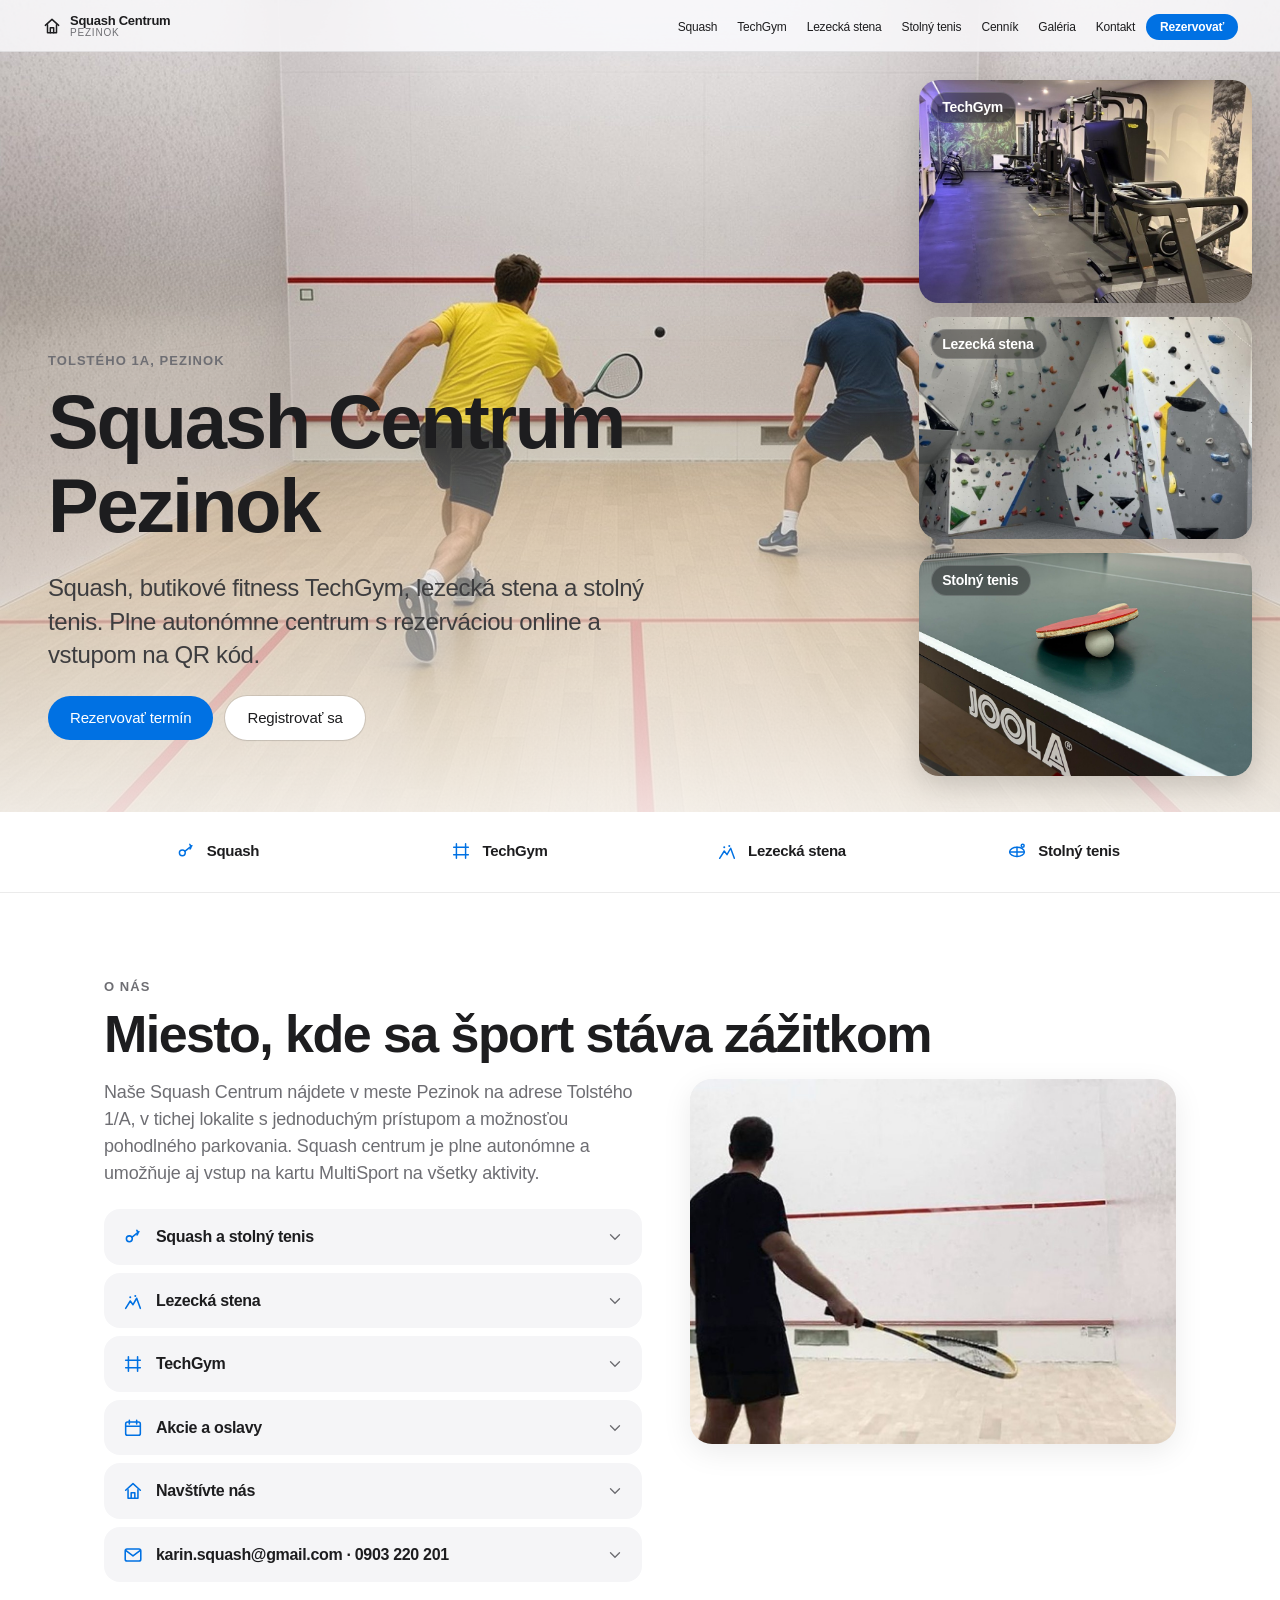
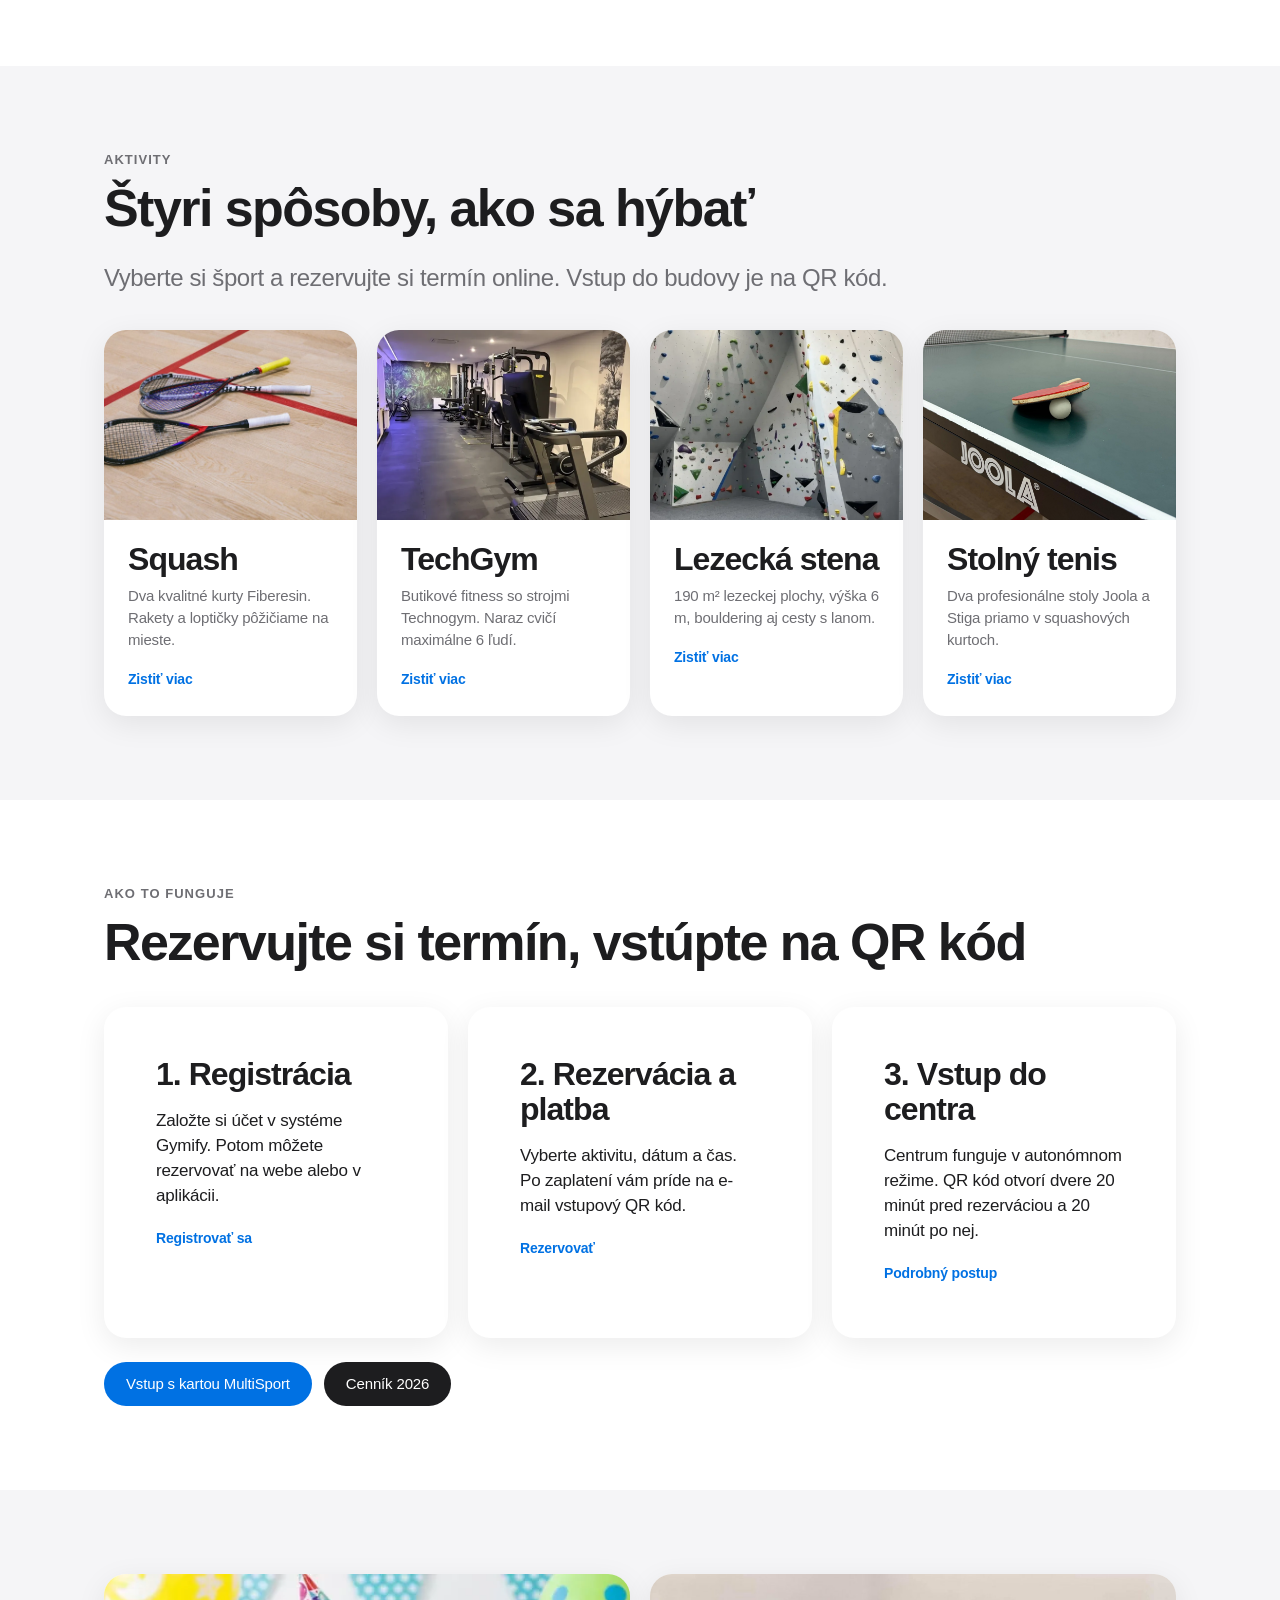
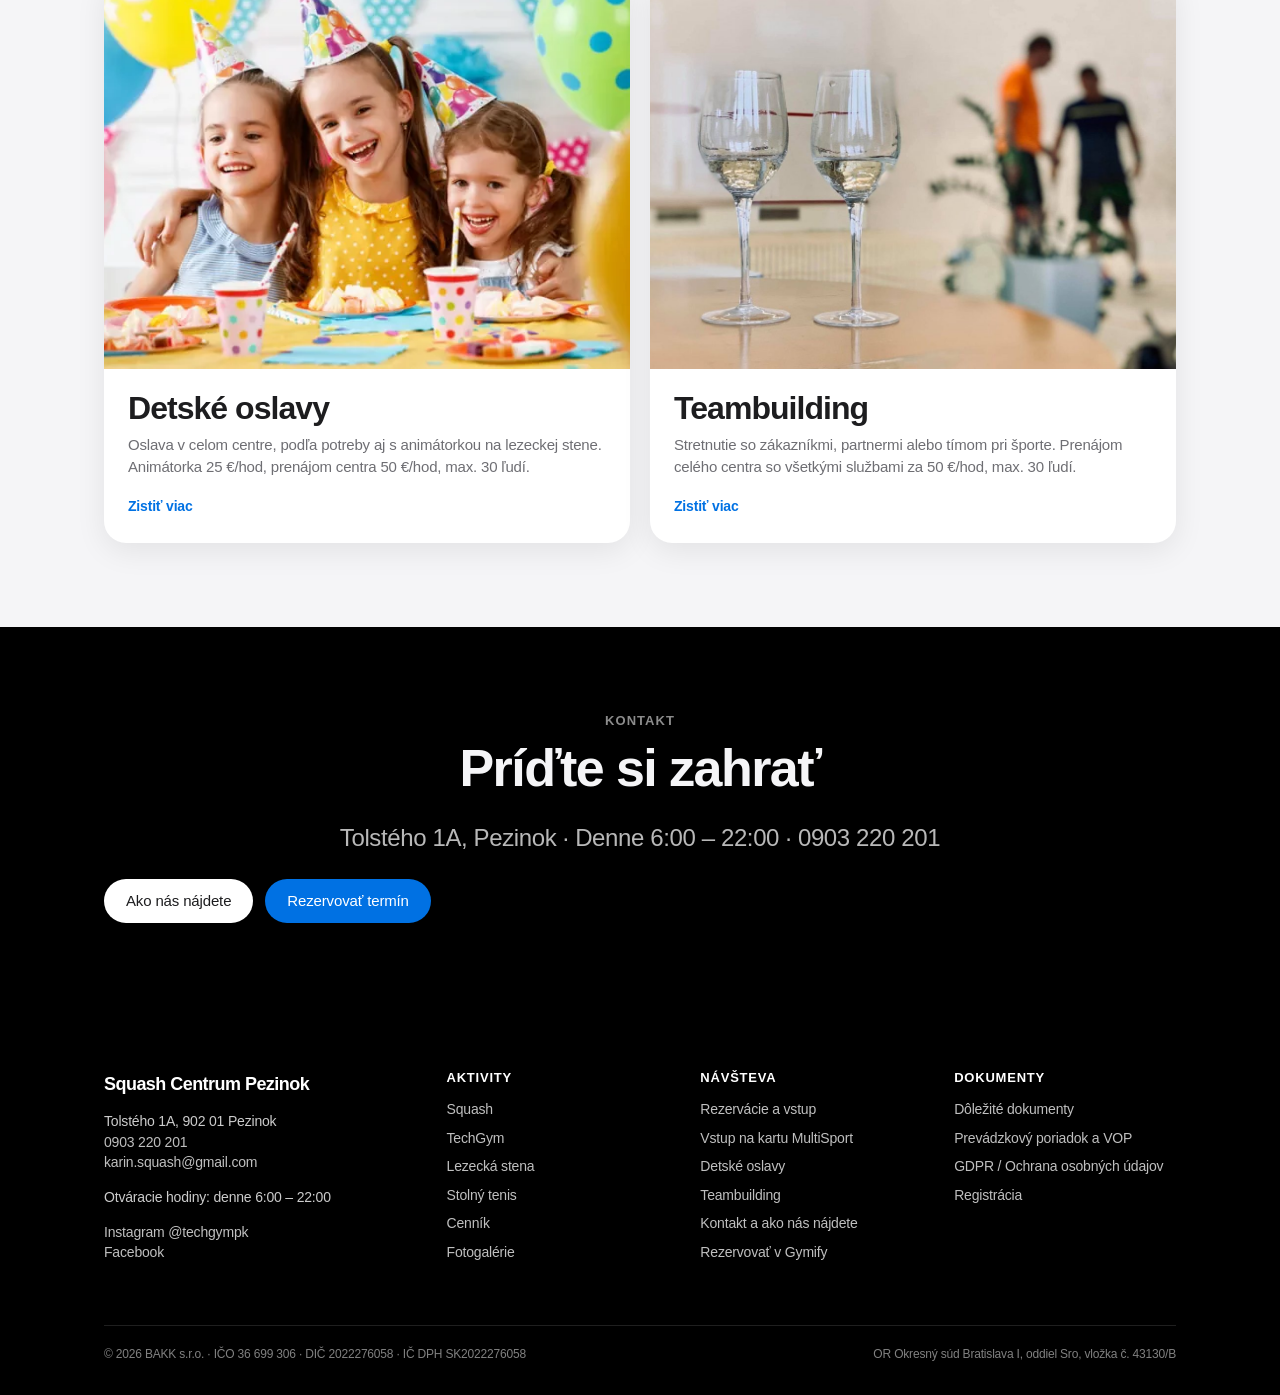
==== index.html @ 7c7b1151 "Add the approved squashpk.sk website for GitHub Pages. Static site for Squash Centrum Pezinok, publi" ====
<!DOCTYPE html>
<html lang="sk">
<head>
  <meta charset="utf-8">
  <meta name="viewport" content="width=device-width, initial-scale=1">
  <title>Squash Centrum Pezinok</title>
  <meta name="description" content="Squash, TechGym, lezecká stena a stolný tenis v Pezinku. Rezervujte si termín online, vstup je na QR kód. Tolstého 1A.">
  <meta name="theme-color" content="#f5f5f7">
  <link rel="canonical" href="https://squashpk.sk/">
  <link rel="icon" href="/favicon.ico" sizes="32x32">
  <link rel="icon" type="image/png" href="/images/icons/favicon-192.png" sizes="192x192">
  <link rel="apple-touch-icon" href="/apple-touch-icon.png">
  <meta property="og:type" content="website">
  <meta property="og:locale" content="sk_SK">
  <meta property="og:site_name" content="Squash Centrum Pezinok">
  <meta property="og:title" content="Squash Centrum Pezinok">
  <meta property="og:description" content="Squash, TechGym, lezecká stena a stolný tenis v Pezinku. Rezervujte si termín online, vstup je na QR kód. Tolstého 1A.">
  <meta property="og:url" content="https://squashpk.sk/">
  <meta property="og:image" content="https://squashpk.sk/images/og.jpg">
  <meta property="og:image:width" content="1200">
  <meta property="og:image:height" content="630">
  <meta name="twitter:card" content="summary_large_image">
  <meta name="twitter:title" content="Squash Centrum Pezinok">
  <meta name="twitter:description" content="Squash, TechGym, lezecká stena a stolný tenis v Pezinku. Rezervujte si termín online, vstup je na QR kód. Tolstého 1A.">
  <meta name="twitter:image" content="https://squashpk.sk/images/og.jpg">
  <link rel="stylesheet" href="/css/style.css">
</head>
<body>
<a class="skip-link" href="#obsah">Preskočiť na obsah</a>
<header class="site-header">
  <div class="nav-wrap">
    <a class="brand" href="/" aria-label="Squash Centrum Pezinok – úvod">
      <svg class="brand-mark" viewBox="0 0 24 24" fill="none" stroke="currentColor" stroke-width="1.8" stroke-linecap="round" stroke-linejoin="round" aria-hidden="true">
        <path d="M4 11.2 12 4l8 7.2"/>
        <path d="M6.6 10.6V20h10.8V10.6"/>
        <path d="M10 20v-6h4v6"/>
      </svg>
      <span class="brand-text">
        <span class="brand-name">Squash Centrum</span>
        <span class="brand-sub">Pezinok</span>
      </span>
    </a>
    <button class="nav-toggle" type="button" aria-expanded="false" aria-controls="menu" aria-label="Otvoriť menu">
      <svg viewBox="0 0 24 24" fill="none" stroke="currentColor" stroke-width="1.8" aria-hidden="true"><path d="M4 7h16M4 12h16M4 17h16"/></svg>
    </button>
    <ul class="nav-links" id="menu">
      <li><a href="/squash/">Squash</a></li>
      <li><a href="/techgym/">TechGym</a></li>
      <li><a href="/lezecka-stena/">Lezecká stena</a></li>
      <li><a href="/stolny-tenis/">Stolný tenis</a></li>
      <li><a href="/cennik/">Cenník</a></li>
      <li><a href="/galeria/">Galéria</a></li>
      <li><a href="/kontakt/">Kontakt</a></li>
      <li><a class="btn-nav" href="https://gymify.sk/gym/squash-centrum/booking?hideDefaultHeader=0&preferredType=0" target="_blank" rel="noopener">Rezervovať</a></li>
    </ul>
  </div>
</header>
<main id="obsah">

<section class="hero hero-modern hero-light" data-hero>
  <div class="hero-media" aria-hidden="true">
    <picture>
      <source media="(max-width: 860px)" srcset="/images/new/home-hero-hraci.jpg">
      <img src="/images/new/home-hero-hraci.jpg" alt="Hráči na squashovom kurte v Squash Centre Pezinok" width="2048" height="1536" decoding="async" fetchpriority="high">
    </picture>
  </div>
  <div class="hero-sport-float" aria-hidden="true">
    <a href="/techgym/">
      <img src="/images/sports/techgym-05.jpg" alt="" width="900" height="1200" loading="eager" decoding="async">
      <span>TechGym</span>
    </a>
    <a href="/lezecka-stena/">
      <img src="/images/sports/lezecka-01.jpg" alt="" width="900" height="1200" loading="eager" decoding="async">
      <span>Lezecká stena</span>
    </a>
    <a href="/stolny-tenis/">
      <img src="/images/new/stolny-joola-logo.jpg" alt="" width="2000" height="1500" loading="eager" decoding="async">
      <span>Stolný tenis</span>
    </a>
  </div>
  <div class="hero-content">
    <p class="eyebrow">Tolstého 1A, Pezinok</p>
    <h1>Squash Centrum Pezinok</h1>
    <p class="lead">Squash, butikové fitness TechGym, lezecká stena a stolný tenis. Plne autonómne centrum s rezerváciou online a vstupom na QR kód.</p>
    <div class="cta-row">
<a class="btn btn-primary" href="https://gymify.sk/gym/squash-centrum/booking?hideDefaultHeader=0&preferredType=0&reservable=135" target="_blank" rel="noopener">Rezervovať termín</a>
<a class="btn btn-light" href="https://client.gymify.app/sk?activeTab=register&gymUuid=ca8c86b3-9357-4e39-b32e-3185f0a0b3aa&gymName=Squash" target="_blank" rel="noopener">Registrovať sa</a>
</div>
  </div>
</section>
<section class="activity-chips" aria-label="Aktivity v centre">
  <div class="wrap chips-row">
    <a class="activity-chip" href="/squash/">
      <span class="chip-photo"><img src="/images/sports/squash-court-wide.jpg" alt="" width="1200" height="800" loading="lazy" decoding="async"></span>
      <svg viewBox="0 0 24 24" fill="none" stroke="currentColor" stroke-width="1.6" stroke-linecap="round" aria-hidden="true"><circle cx="8" cy="14" r="3.2"/><path d="M11 12.2 18.5 6.2"/><path d="M16.2 4.8c1.4 1.5 1.5 3.6.2 5"/></svg>
      <span>Squash</span>
    </a>
    <a class="activity-chip" href="/techgym/">
      <span class="chip-photo"><img src="/images/sports/techgym-05.jpg" alt="" width="900" height="1200" loading="lazy" decoding="async"></span>
      <svg viewBox="0 0 24 24" fill="none" stroke="currentColor" stroke-width="1.6" stroke-linecap="round" aria-hidden="true"><path d="M7 4v16M17 4v16M7 8h10M7 16h10M4 8h3M4 16h3M17 8h3M17 16h3"/></svg>
      <span>TechGym</span>
    </a>
    <a class="activity-chip" href="/lezecka-stena/">
      <span class="chip-photo"><img src="/images/sports/lezecka-01.jpg" alt="" width="900" height="1200" loading="lazy" decoding="async"></span>
      <svg viewBox="0 0 24 24" fill="none" stroke="currentColor" stroke-width="1.6" stroke-linecap="round" stroke-linejoin="round" aria-hidden="true"><path d="m4 20 5-8 3 4 4-7 4 11"/><circle cx="9" cy="8" r="1.1" fill="currentColor" stroke="none"/><circle cx="14.5" cy="6.5" r="1.1" fill="currentColor" stroke="none"/></svg>
      <span>Lezecká stena</span>
    </a>
    <a class="activity-chip" href="/stolny-tenis/">
      <span class="chip-photo"><img src="/images/new/stolny-joola-logo.jpg" alt="" width="2000" height="1500" loading="lazy" decoding="async"></span>
      <svg viewBox="0 0 24 24" fill="none" stroke="currentColor" stroke-width="1.6" stroke-linecap="round" aria-hidden="true"><ellipse cx="12" cy="13" rx="8" ry="5"/><path d="M12 8v10M4 13h16"/><circle cx="18.2" cy="6.2" r="1.6"/></svg>
      <span>Stolný tenis</span>
    </a>
  </div>
</section>

<section class="section section-white" id="o-nas">
  <div class="wrap">
    <p class="eyebrow">O nás</p>
    <h2>Miesto, kde sa šport stáva zážitkom</h2>
    <div class="split about-split">
      <div class="about-interactive">
        <p>Naše Squash Centrum nájdete v meste Pezinok na adrese Tolstého 1/A, v tichej lokalite s jednoduchým prístupom a možnosťou pohodlného parkovania. Squash centrum je plne autonómne a umožňuje aj vstup na kartu MultiSport na všetky aktivity.</p>
        <div class="about-accordion">
          <div class="about-acc" data-acc>
            <button type="button" class="about-acc-btn" aria-expanded="false" aria-controls="acc-squash" id="acc-btn-squash">
              <svg viewBox="0 0 24 24" fill="none" stroke="currentColor" stroke-width="1.7" stroke-linecap="round" aria-hidden="true"><circle cx="8" cy="14" r="3.2"/><path d="M11 12.2 18.5 6.2"/><path d="M16.2 4.8c1.4 1.5 1.5 3.6.2 5"/></svg>
              <span class="about-acc-title">Squash a stolný tenis</span>
              <svg class="about-acc-chevron" viewBox="0 0 24 24" fill="none" stroke="currentColor" stroke-width="1.8" stroke-linecap="round" aria-hidden="true"><path d="m6 9 6 6 6-6"/></svg>
            </button>
            <div class="about-acc-panel" id="acc-squash" role="region" aria-labelledby="acc-btn-squash">
              <div class="about-acc-inner">
                <p>Pre priaznivcov rýchleho a dynamického športu máme k dispozícii kvalitne vybavené <a href="/squash/">squashové kurty</a>. Ak nemáte vlastnú výbavu, squashovú raketu si môžete jednoducho požičať priamo u nás. Ponúkame aj <a href="/stolny-tenis/">stolný tenis</a> na dvoch profesionálnych stoloch Joola a Stiga, ktoré spĺňajú nároky aj náročnejších hráčov.</p>
              </div>
            </div>
          </div>

          <div class="about-acc" data-acc>
            <button type="button" class="about-acc-btn" aria-expanded="false" aria-controls="acc-lezecka" id="acc-btn-lezecka">
              <svg viewBox="0 0 24 24" fill="none" stroke="currentColor" stroke-width="1.7" stroke-linecap="round" stroke-linejoin="round" aria-hidden="true"><path d="m4 20 5-8 3 4 4-7 4 11"/><circle cx="9" cy="8" r="1.1" fill="currentColor" stroke="none"/><circle cx="14.5" cy="6.5" r="1.1" fill="currentColor" stroke="none"/></svg>
              <span class="about-acc-title">Lezecká stena</span>
              <svg class="about-acc-chevron" viewBox="0 0 24 24" fill="none" stroke="currentColor" stroke-width="1.8" stroke-linecap="round" aria-hidden="true"><path d="m6 9 6 6 6-6"/></svg>
            </button>
            <div class="about-acc-panel" id="acc-lezecka" role="region" aria-labelledby="acc-btn-lezecka">
              <div class="about-acc-inner">
                <p>Pre tých, ktorí obľubujú lezenie, máme pripravenú priestrannú a modernú <a href="/lezecka-stena/">lezeckú stenu</a> s rozlohou až 190 m². Steny sú vhodné na bouldering aj na lezenie s lanom, takže si u nás prídu na svoje začiatočníci aj skúsení lezci.</p>
              </div>
            </div>
          </div>

          <div class="about-acc" data-acc>
            <button type="button" class="about-acc-btn" aria-expanded="false" aria-controls="acc-techgym" id="acc-btn-techgym">
              <svg viewBox="0 0 24 24" fill="none" stroke="currentColor" stroke-width="1.7" stroke-linecap="round" aria-hidden="true"><path d="M7 4v16M17 4v16M7 8h10M7 16h10M4 8h3M4 16h3M17 8h3M17 16h3"/></svg>
              <span class="about-acc-title">TechGym</span>
              <svg class="about-acc-chevron" viewBox="0 0 24 24" fill="none" stroke="currentColor" stroke-width="1.8" stroke-linecap="round" aria-hidden="true"><path d="m6 9 6 6 6-6"/></svg>
            </button>
            <div class="about-acc-panel" id="acc-techgym" role="region" aria-labelledby="acc-btn-techgym">
              <div class="about-acc-inner">
                <p>Naša posilňovňa <a href="/techgym/">TechGym</a> je butikové fitness centrum vybavené strojmi Technogym. Namiesto desiatok návštevníkov naraz ponúkame limitovaný počet miest. Vďaka rezervačnému systému cvičí naraz maximálne 6 ľudí.</p>
              </div>
            </div>
          </div>

          <div class="about-acc" data-acc>
            <button type="button" class="about-acc-btn" aria-expanded="false" aria-controls="acc-akcie" id="acc-btn-akcie">
              <svg viewBox="0 0 24 24" fill="none" stroke="currentColor" stroke-width="1.7" stroke-linecap="round" stroke-linejoin="round" aria-hidden="true"><rect x="4" y="5.5" width="16" height="14.5" rx="2"/><path d="M8 3.5v4M16 3.5v4M4 10h16"/></svg>
              <span class="about-acc-title">Akcie a oslavy</span>
              <svg class="about-acc-chevron" viewBox="0 0 24 24" fill="none" stroke="currentColor" stroke-width="1.8" stroke-linecap="round" aria-hidden="true"><path d="m6 9 6 6 6-6"/></svg>
            </button>
            <div class="about-acc-panel" id="acc-akcie" role="region" aria-labelledby="acc-btn-akcie">
              <div class="about-acc-inner">
                <p>Naše Squash centrum je navyše ideálnym miestom na organizáciu rôznych podujatí – či už ide o športové firemné akcie, <a href="/teambuilding/">teambuildingy</a>, rodinné stretnutia alebo veselé <a href="/oslavy/">detské oslavy</a>.</p>
              </div>
            </div>
          </div>

          <div class="about-acc" data-acc>
            <button type="button" class="about-acc-btn" aria-expanded="false" aria-controls="acc-navstivte" id="acc-btn-navstivte">
              <svg viewBox="0 0 24 24" fill="none" stroke="currentColor" stroke-width="1.7" stroke-linecap="round" stroke-linejoin="round" aria-hidden="true"><path d="M4 11.2 12 4l8 7.2"/><path d="M6.6 10.6V20h10.8V10.6"/><path d="M10 20v-6h4v6"/></svg>
              <span class="about-acc-title">Navštívte nás</span>
              <svg class="about-acc-chevron" viewBox="0 0 24 24" fill="none" stroke="currentColor" stroke-width="1.8" stroke-linecap="round" aria-hidden="true"><path d="m6 9 6 6 6-6"/></svg>
            </button>
            <div class="about-acc-panel" id="acc-navstivte" role="region" aria-labelledby="acc-btn-navstivte">
              <div class="about-acc-inner">
                <p>Navštívte nás a objavte miesto, kde sa šport stáva zážitkom. Spojte pohyb, zábavu a príjemnú atmosféru na jednom mieste. Tešíme sa na vašu návštevu!</p>
              </div>
            </div>
          </div>

          <div class="about-acc" data-acc>
            <button type="button" class="about-acc-btn" aria-expanded="false" aria-controls="acc-kontakt" id="acc-btn-kontakt">
              <svg viewBox="0 0 24 24" fill="none" stroke="currentColor" stroke-width="1.7" stroke-linecap="round" stroke-linejoin="round" aria-hidden="true"><rect x="3.5" y="5.5" width="17" height="13" rx="2"/><path d="m4 7 8 6 8-6"/></svg>
              <span class="about-acc-title">karin.squash@gmail.com · 0903 220 201</span>
              <svg class="about-acc-chevron" viewBox="0 0 24 24" fill="none" stroke="currentColor" stroke-width="1.8" stroke-linecap="round" aria-hidden="true"><path d="m6 9 6 6 6-6"/></svg>
            </button>
            <div class="about-acc-panel" id="acc-kontakt" role="region" aria-labelledby="acc-btn-kontakt">
              <div class="about-acc-inner">
                <p>Pre viac informácií nám napíšte na <a href="mailto:karin.squash@gmail.com">karin.squash@gmail.com</a> alebo zavolajte na <a href="tel:+421903220201">0903 220 201</a>.</p>
              </div>
            </div>
          </div>

        </div>
      </div>
      <div class="split-media">
        <img src="/images/new/hero-court-bright-desktop.jpg" alt="Hráč na squashovom kurte v Pezinku" width="1350" height="759" loading="lazy" decoding="async">
      </div>
    </div>
  </div>
</section>

<section class="section section-gray" id="aktivity">
  <div class="wrap">
    <p class="eyebrow">Aktivity</p>
    <h2>Štyri spôsoby, ako sa hýbať</h2>
    <p class="lead">Vyberte si šport a rezervujte si termín online. Vstup do budovy je na QR kód.</p>
    <div class="card-grid card-grid-4 mt-l">
      <a class="sport-card" href="/squash/">
        <div class="thumb"><img src="/images/sports/squash-court-wide.jpg" alt="Squashové rakety na kurte v Pezinku" width="1200" height="800" loading="lazy" decoding="async"></div>
        <div class="body">
          <h3>Squash</h3>
          <p>Dva kvalitné kurty Fiberesin. Rakety a loptičky pôžičiame na mieste.</p>
          <span class="card-cta">Zistiť viac</span>
        </div>
      </a>
      <a class="sport-card" href="/techgym/">
        <div class="thumb"><picture>
  <source type="image/webp" srcset="/images/sports/techgym-05.webp">
  <source type="image/jpeg" srcset="/images/sports/techgym-05.jpg">
  <img src="/images/sports/techgym-05.jpg" alt="Priestor butikového fitness centra TechGym" width="900" height="1200" loading="lazy" decoding="async">
</picture></div>
        <div class="body">
          <h3>TechGym</h3>
          <p>Butikové fitness so strojmi Technogym. Naraz cvičí maximálne 6 ľudí.</p>
          <span class="card-cta">Zistiť viac</span>
        </div>
      </a>
      <a class="sport-card" href="/lezecka-stena/">
        <div class="thumb"><picture>
  <source type="image/webp" srcset="/images/sports/lezecka-01.webp">
  <source type="image/jpeg" srcset="/images/sports/lezecka-01.jpg">
  <img src="/images/sports/lezecka-01.jpg" alt="Lezecká stena Squash Centra Pezinok" width="900" height="1200" loading="lazy" decoding="async">
</picture></div>
        <div class="body">
          <h3>Lezecká stena</h3>
          <p>190 m² lezeckej plochy, výška 6 m, bouldering aj cesty s lanom.</p>
          <span class="card-cta">Zistiť viac</span>
        </div>
      </a>
      <a class="sport-card" href="/stolny-tenis/">
        <div class="thumb"><img src="/images/new/stolny-joola-logo.jpg" alt="Raketa a loptička na stole stolného tenisu" width="2000" height="1500" loading="lazy" decoding="async"></div>
        <div class="body">
          <h3>Stolný tenis</h3>
          <p>Dva profesionálne stoly Joola a Stiga priamo v squashových kurtoch.</p>
          <span class="card-cta">Zistiť viac</span>
        </div>
      </a>
    </div>
  </div>
</section>

<section class="section section-white">
  <div class="wrap">
    <p class="eyebrow">Ako to funguje</p>
    <h2>Rezervujte si termín, vstúpte na QR kód</h2>
    <div class="card-grid card-grid-3 mt-l">
      <div class="info-card">
        <div class="body">
          <h3>1. Registrácia</h3>
          <p>Založte si účet v systéme Gymify. Potom môžete rezervovať na webe alebo v aplikácii.</p>
          <a class="card-cta" href="https://client.gymify.app/sk?activeTab=register&gymUuid=ca8c86b3-9357-4e39-b32e-3185f0a0b3aa&gymName=Squash" target="_blank" rel="noopener">Registrovať sa</a>
        </div>
      </div>
      <div class="info-card">
        <div class="body">
          <h3>2. Rezervácia a platba</h3>
          <p>Vyberte aktivitu, dátum a čas. Po zaplatení vám príde na e-mail vstupový QR kód.</p>
          <a class="card-cta" href="https://gymify.sk/gym/squash-centrum/booking?hideDefaultHeader=0&preferredType=0" target="_blank" rel="noopener">Rezervovať</a>
        </div>
      </div>
      <div class="info-card">
        <div class="body">
          <h3>3. Vstup do centra</h3>
          <p>Centrum funguje v autonómnom režime. QR kód otvorí dvere 20 minút pred rezerváciou a 20 minút po nej.</p>
          <a class="card-cta" href="/rezervacie/">Podrobný postup</a>
        </div>
      </div>
    </div>
    <div class="cta-row">
      <a class="btn btn-primary" href="https://gymify.sk/gym/squash-centrum/booking?hideDefaultHeader=0&preferredType=0&reservable=184" target="_blank" rel="noopener">Vstup s kartou MultiSport</a>
      <a class="btn btn-dark" href="/cennik/">Cenník 2026</a>
    </div>
  </div>
</section>

<section class="section section-gray">
  <div class="wrap">
    <div class="card-grid">
      <a class="sport-card" href="/oslavy/">
        <div class="thumb"><picture>
  <source type="image/webp" srcset="/images/sports/oslavy-01.webp">
  <source type="image/jpeg" srcset="/images/sports/oslavy-01.jpg">
  <img src="/images/sports/oslavy-01.jpg" alt="Priestory Squash Centra vhodné na detskú oslavu" width="800" height="450" loading="lazy" decoding="async">
</picture></div>
        <div class="body">
          <h3>Detské oslavy</h3>
          <p>Oslava v celom centre, podľa potreby aj s animátorkou na lezeckej stene. Animátorka 25&nbsp;€/hod, prenájom centra 50&nbsp;€/hod, max. 30 ľudí.</p>
          <span class="card-cta">Zistiť viac</span>
        </div>
      </a>
      <a class="sport-card" href="/teambuilding/">
        <div class="thumb"><img src="/images/new/onas-standin-lounge.jpg" alt="Lounge a pohľad na kurty" width="1200" height="799" loading="lazy" decoding="async"></div>
        <div class="body">
          <h3>Teambuilding</h3>
          <p>Stretnutie so zákazníkmi, partnermi alebo tímom pri športe. Prenájom celého centra so všetkými službami za 50&nbsp;€/hod, max. 30 ľudí.</p>
          <span class="card-cta">Zistiť viac</span>
        </div>
      </a>
    </div>
  </div>
</section>

<section class="section section-dark">
  <div class="wrap center">
    <p class="eyebrow">Kontakt</p>
    <h2>Príďte si zahrať</h2>
    <p class="lead">Tolstého 1A, Pezinok · Denne 6:00 – 22:00 · 0903 220 201</p>
    <div class="cta-row">
<a class="btn btn-light" href="/kontakt/">Ako nás nájdete</a>
<a class="btn btn-primary" href="https://gymify.sk/gym/squash-centrum/booking?hideDefaultHeader=0&preferredType=0&reservable=135" target="_blank" rel="noopener">Rezervovať termín</a>
</div>
  </div>
</section>

</main>
<footer class="site-footer">
  <div class="wrap">
    <div class="footer-grid">
      <div>
        <div class="footer-brand">Squash Centrum Pezinok</div>
        <p>Tolstého 1A, 902 01 Pezinok<br>
        <a href="tel:+421903220201">0903 220 201</a><br>
        <a href="mailto:karin.squash@gmail.com">karin.squash@gmail.com</a></p>
        <p>Otváracie hodiny: denne 6:00 – 22:00</p>
        <p>
          <a href="https://www.instagram.com/techgympk/" rel="noopener" target="_blank">Instagram @techgympk</a><br>
          <a href="https://www.facebook.com/profile.php?id=100054281301582" rel="noopener" target="_blank">Facebook</a>
        </p>
      </div>
      <div>
        <h4>Aktivity</h4>
        <ul>
          <li><a href="/squash/">Squash</a></li>
          <li><a href="/techgym/">TechGym</a></li>
          <li><a href="/lezecka-stena/">Lezecká stena</a></li>
          <li><a href="/stolny-tenis/">Stolný tenis</a></li>
          <li><a href="/cennik/">Cenník</a></li>
          <li><a href="/galeria/">Fotogalérie</a></li>
        </ul>
      </div>
      <div>
        <h4>Návšteva</h4>
        <ul>
          <li><a href="/rezervacie/">Rezervácie a vstup</a></li>
          <li><a href="/multisport/">Vstup na kartu MultiSport</a></li>
          <li><a href="/oslavy/">Detské oslavy</a></li>
          <li><a href="/teambuilding/">Teambuilding</a></li>
          <li><a href="/kontakt/">Kontakt a ako nás nájdete</a></li>
          <li><a href="https://gymify.sk/gym/squash-centrum/booking?hideDefaultHeader=0&preferredType=0" target="_blank" rel="noopener">Rezervovať v Gymify</a></li>
        </ul>
      </div>
      <div>
        <h4>Dokumenty</h4>
        <ul>
          <li><a href="/dokumenty/">Dôležité dokumenty</a></li>
          <li><a href="/dokumenty/prevadzkovy-poriadok-a-vop.pdf">Prevádzkový poriadok a VOP</a></li>
          <li><a href="/dokumenty/gdpr.pdf">GDPR / Ochrana osobných údajov</a></li>
          <li><a href="https://client.gymify.app/sk?activeTab=register&gymUuid=ca8c86b3-9357-4e39-b32e-3185f0a0b3aa&gymName=Squash" target="_blank" rel="noopener">Registrácia</a></li>
        </ul>
      </div>
    </div>
    <div class="legal">
      <div>© 2026 BAKK s.r.o. · IČO 36 699 306 · DIČ 2022276058 · IČ DPH SK2022276058</div>
      <div>OR Okresný súd Bratislava I, oddiel Sro, vložka č. 43130/B</div>
    </div>
  </div>
</footer>
<script src="/js/main.js"></script>
</body>
</html>
---- css/style.css ----
/* Squash Centrum Pezinok — clean Apple-inspired static site */
:root {
  --bg: #f5f5f7;
  --bg-elevated: #ffffff;
  --bg-dark: #000000;
  --bg-dark-2: #1d1d1f;
  --text: #1d1d1f;
  --text-secondary: #6e6e73;
  --text-tertiary: #86868b;
  --text-on-dark: #f5f5f7;
  --accent: #0071e3;
  --accent-hover: #0077ed;
  --accent-soft: #e8f1fc;
  --gold: #c9a227;
  --line: rgba(0, 0, 0, 0.08);
  --line-strong: rgba(0, 0, 0, 0.16);
  --radius: 22px;
  --radius-sm: 14px;
  --radius-pill: 980px;
  --nav-h: 52px;
  --shadow: 0 8px 30px rgba(0, 0, 0, 0.08);
  --shadow-lg: 0 20px 50px rgba(0, 0, 0, 0.14);
  --max: 1120px;
  --font: -apple-system, BlinkMacSystemFont, "SF Pro Display", "SF Pro Text", "Segoe UI", Inter, Roboto, "Helvetica Neue", Arial, sans-serif;
  --ease: cubic-bezier(0.25, 0.1, 0.25, 1);
}

*,
*::before,
*::after { box-sizing: border-box; }

html {
  scroll-behavior: smooth;
  -webkit-text-size-adjust: 100%;
}

@media (prefers-reduced-motion: reduce) {
  html { scroll-behavior: auto; }
  *, *::before, *::after {
    animation-duration: 0.01ms !important;
    animation-iteration-count: 1 !important;
    transition-duration: 0.01ms !important;
  }
}

body {
  margin: 0;
  font-family: var(--font);
  font-size: 17px;
  line-height: 1.47;
  letter-spacing: -0.011em;
  color: var(--text);
  background: var(--bg);
  min-height: 100vh;
}

img, video, svg { max-width: 100%; height: auto; display: block; }
picture { display: block; max-width: 100%; }
img { object-fit: cover; }
a { color: var(--accent); text-decoration: none; }
a:hover { text-decoration: underline; }
a:focus-visible, button:focus-visible, summary:focus-visible {
  outline: 3px solid var(--accent);
  outline-offset: 3px;
}

.skip-link {
  position: absolute;
  left: 12px;
  top: 0;
  transform: translateY(-160%);
  clip-path: inset(50%);
  background: var(--accent);
  color: #fff;
  padding: 8px 14px;
  border-radius: 8px;
  z-index: 200;
}
.skip-link:focus,
.skip-link:focus-visible {
  top: 12px;
  transform: none;
  clip-path: none;
}

/* ---------- Nav ---------- */
.site-header {
  position: fixed;
  top: 0;
  left: 0;
  right: 0;
  z-index: 100;
  height: var(--nav-h);
  backdrop-filter: saturate(180%) blur(20px);
  -webkit-backdrop-filter: saturate(180%) blur(20px);
  background: rgba(251, 251, 253, 0.78);
  border-bottom: 1px solid var(--line);
  transition: background 0.25s var(--ease), border-color 0.25s var(--ease);
}
.site-header.is-over-hero {
  background: rgba(0, 0, 0, 0.55);
  border-bottom-color: rgba(255, 255, 255, 0.12);
}
.site-header.is-over-hero .brand,
.site-header.is-over-hero .nav-links a,
.site-header.is-over-hero .nav-toggle {
  color: #fff;
}
.site-header.is-over-hero .nav-links a:hover { color: #fff; opacity: 0.8; }

.nav-wrap {
  max-width: 1240px;
  height: var(--nav-h);
  margin: 0 auto;
  padding: 0 22px;
  display: flex;
  align-items: center;
  gap: 18px;
}
.brand {
  display: flex;
  flex-direction: row;
  align-items: center;
  gap: 8px;
  color: var(--text);
  text-decoration: none !important;
  line-height: 1.05;
  flex-shrink: 0;
}
.brand-mark {
  width: 20px;
  height: 20px;
  flex-shrink: 0;
  display: block;
}
.brand-text {
  display: flex;
  flex-direction: column;
  justify-content: center;
}
.brand-name {
  font-weight: 600;
  font-size: 13px;
  letter-spacing: -0.02em;
}
.brand-sub {
  font-size: 10px;
  font-weight: 500;
  letter-spacing: 0.08em;
  text-transform: uppercase;
  color: var(--text-secondary);
}
.site-header.is-over-hero .brand-sub { color: rgba(255,255,255,0.7); }

.nav-links {
  display: flex;
  align-items: center;
  gap: 2px;
  margin-left: auto;
  list-style: none;
  padding: 0;
}
.nav-links a {
  color: var(--text);
  text-decoration: none;
  font-size: 12px;
  font-weight: 500;
  padding: 6px 9px;
  border-radius: 8px;
  white-space: nowrap;
}
.nav-links a:hover { background: rgba(0,0,0,0.05); text-decoration: none; }
.site-header.is-over-hero .nav-links a:hover { background: rgba(255,255,255,0.12); }
.nav-links a[aria-current="page"] { font-weight: 600; }

.btn {
  display: inline-flex;
  align-items: center;
  justify-content: center;
  gap: 8px;
  border: 0;
  cursor: pointer;
  font-family: inherit;
  font-weight: 510;
  font-size: 15px;
  letter-spacing: -0.01em;
  border-radius: var(--radius-pill);
  padding: 11px 22px;
  text-decoration: none !important;
  transition: transform 0.2s var(--ease), background 0.2s var(--ease), box-shadow 0.2s var(--ease);
}
.btn:hover { transform: scale(1.02); }
.btn-primary { background: var(--accent); color: #fff; }
.btn-primary:hover { background: var(--accent-hover); }
.btn-dark { background: var(--text); color: #fff; }
.btn-dark:hover { background: #000; }
.btn-light { background: #fff; color: var(--text); }
.btn-ghost {
  background: transparent;
  color: inherit;
  box-shadow: inset 0 0 0 1.5px currentColor;
}
.btn-sm { font-size: 13px; padding: 7px 16px; }
.btn-nav {
  background: var(--accent);
  color: #fff !important;
  padding: 6px 14px !important;
  border-radius: var(--radius-pill) !important;
  font-size: 12px !important;
  font-weight: 600 !important;
}
.btn-nav:hover { background: var(--accent-hover) !important; opacity: 1 !important; }

.nav-toggle {
  display: none;
  margin-left: auto;
  background: none;
  border: 0;
  color: var(--text);
  width: 44px;
  height: 44px;
  border-radius: 10px;
  cursor: pointer;
}
.nav-toggle svg { width: 22px; height: 22px; margin: 0 auto; }

main { padding-top: var(--nav-h); }

/* ---------- Layout ---------- */
.wrap {
  max-width: var(--max);
  margin: 0 auto;
  padding: 0 24px;
}
.section { padding: 84px 0; }
.section-sm { padding: 56px 0; }
.section-dark {
  background: var(--bg-dark);
  color: var(--text-on-dark);
}
.section-white { background: var(--bg-elevated); }
.section-gray { background: var(--bg); }

.eyebrow {
  font-size: 13px;
  font-weight: 600;
  letter-spacing: 0.08em;
  text-transform: uppercase;
  color: var(--text-secondary);
  margin: 0 0 10px;
}
.section-dark .eyebrow { color: rgba(255,255,255,0.55); }
h1, h2, h3, h4 { letter-spacing: -0.03em; line-height: 1.1; margin: 0 0 16px; font-weight: 650; }
h1 { font-size: clamp(40px, 7vw, 80px); }
h2 { font-size: clamp(32px, 5vw, 52px); }
h3 { font-size: clamp(22px, 3vw, 32px); }
h4 { font-size: 21px; letter-spacing: -0.02em; }
.lead {
  font-size: clamp(19px, 2.2vw, 24px);
  line-height: 1.4;
  letter-spacing: -0.016em;
  color: var(--text-secondary);
  max-width: 38em;
}
.section-dark .lead { color: rgba(255,255,255,0.72); }
.prose { max-width: 46em; }
.prose p { margin: 0 0 1em; }
.prose p:last-child { margin-bottom: 0; }
.muted, .note { color: var(--text-secondary); }
.small { font-size: 14px; color: var(--text-secondary); }

/* ---------- Hero ---------- */
.hero {
  position: relative;
  margin-top: calc(-1 * var(--nav-h));
  min-height: 100svh;
  min-height: 100vh;
  display: flex;
  align-items: flex-end;
  color: #fff;
  overflow: hidden;
  background: #111;
}
.hero-media, .hero-media img, .hero-media picture, .hero-media picture img {
  position: absolute;
  inset: 0;
  width: 100%;
  height: 100%;
  object-fit: cover;
}
.hero-media img {
  height: 100% !important;
  width: 100% !important;
  max-width: none !important;
  object-fit: cover;
  object-position: center 42%;
}
.page-hero.hero-tt .hero-media img { object-position: center 48%; }
.hero-bg-tt {
  background-image: url("/images/sports/stolny-hero.jpg");
  background-size: cover;
  background-position: center 48%;
  background-color: #1a3a55;
}
.hero-collage-grid .tile-tt {
  background-color: #1a3a55;
  background-image: url("/images/sports/stolny-hero.jpg");
  background-size: cover;
  background-position: center 48%;
}

.hero-collage-grid {
  position: absolute;
  inset: 0;
  display: grid;
  grid-template-columns: 1.2fr 1fr;
  grid-template-rows: 1fr 1fr;
  gap: 3px;
  background: #000;
}
.hero-collage-grid .tile {
  position: relative;
  overflow: hidden;
  min-height: 0;
}
.hero-collage-grid picture,
.hero-collage-grid img {
  position: absolute;
  inset: 0;
  width: 100%;
  height: 100%;
  object-fit: cover;
}
.hero-collage-grid .tile-squash img { object-position: center 30%; }
.hero-collage-grid .tile-gym img { object-position: center 40%; }
.hero-collage-grid .tile-climb img { object-position: center 35%; }
.hero-collage-grid .tile-tt img { object-position: 78% 48%; }
.hero::after {
  content: "";
  position: absolute;
  inset: 0;
  background:
    linear-gradient(180deg,
      rgba(0,0,0,0.38) 0%,
      rgba(0,0,0,0.22) 32%,
      rgba(0,0,0,0.55) 58%,
      rgba(0,0,0,0.82) 82%,
      rgba(0,0,0,0.90) 100%);
  pointer-events: none;
  z-index: 1;
}
.hero-content {
  position: relative;
  z-index: 2;
  width: 100%;
  max-width: 1240px;
  margin: 0 auto;
  padding: 0 28px 72px;
}
.hero h1 {
  color: #fff;
  margin-bottom: 14px;
  max-width: 14ch;
  text-shadow: 0 2px 28px rgba(0,0,0,0.55);
}
.hero .lead {
  color: rgba(255,255,255,0.94);
  max-width: 28em;
  text-shadow: 0 1px 18px rgba(0,0,0,0.55);
}
.hero .eyebrow {
  color: rgba(255,255,255,0.9);
  text-shadow: 0 1px 12px rgba(0,0,0,0.5);
}
.hero-actions { display: flex; flex-wrap: wrap; gap: 12px; margin-top: 28px; }

.page-hero {
  position: relative;
  margin-top: calc(-1 * var(--nav-h));
  min-height: 56vh;
  display: flex;
  align-items: flex-end;
  color: #fff;
  overflow: hidden;
  background: #111;
}
.page-hero::after {
  content: "";
  position: absolute;
  inset: 0;
  background: linear-gradient(180deg, rgba(0,0,0,0.2), rgba(0,0,0,0.7));
  pointer-events: none;
}
.page-hero .hero-media img { object-position: center 28%; }
.page-hero .hero-content { padding-bottom: 56px; }
.page-hero h1 { font-size: clamp(36px, 6vw, 68px); max-width: 16ch; }

/* ---------- Cards ---------- */
.card-grid {
  display: grid;
  grid-template-columns: repeat(2, 1fr);
  gap: 20px;
}
.card-grid-4 { grid-template-columns: repeat(4, 1fr); }
.card-grid-3 { grid-template-columns: repeat(3, 1fr); }
.sport-card, .info-card, .price-card, .doc-card {
  background: var(--bg-elevated);
  border-radius: var(--radius);
  overflow: hidden;
  box-shadow: var(--shadow);
  display: flex;
  flex-direction: column;
  color: inherit;
  text-decoration: none !important;
  transition: transform 0.3s var(--ease), box-shadow 0.3s var(--ease);
}
a.sport-card:hover, a.info-card:hover {
  transform: translateY(-4px);
  box-shadow: var(--shadow-lg);
}
.sport-card .thumb {
  aspect-ratio: 4/3;
  overflow: hidden;
  background: #eee;
}
.sport-card .thumb picture {
  width: 100%;
  height: 100%;
  display: block;
}
.sport-card .thumb img,
.sport-card .thumb picture img {
  width: 100%;
  height: 100%;
  object-fit: cover;
  display: block;
}
.sport-card .body, .info-card .body { padding: 22px 24px 24px; }
.sport-card h3 { margin-bottom: 8px; }
.sport-card p { margin: 0 0 16px; color: var(--text-secondary); font-size: 15px; }
.card-cta { font-weight: 600; font-size: 14px; color: var(--accent); }

.info-card { padding: 28px; }
.info-card h3 { margin-bottom: 10px; }

/* ---------- Split ---------- */
.split {
  display: grid;
  grid-template-columns: 1.05fr 0.95fr;
  gap: 48px;
  align-items: center;
}
.split.reverse { grid-template-columns: 0.95fr 1.05fr; }
.split.reverse .split-media { order: 2; }
.split-media {
  border-radius: var(--radius);
  overflow: hidden;
  box-shadow: var(--shadow);
  background: #eee;
}
.split-media picture { width: 100%; display: block; }
.split-media img, .split-media picture img {
  width: 100%;
  height: 100%;
  aspect-ratio: 4/3;
  object-fit: cover;
  display: block;
}
.split-media.portrait img,
.split-media.portrait picture img { aspect-ratio: 3/4; }

/* ---------- Feature list ---------- */
.feature-list {
  display: grid;
  grid-template-columns: 1fr 1fr;
  gap: 22px 28px;
  margin: 28px 0 0;
  padding: 0;
  list-style: none;
}
.feature-list li {
  background: var(--bg-elevated);
  border-radius: var(--radius-sm);
  padding: 22px;
  box-shadow: var(--shadow);
}
.feature-list h3, .feature-list h4 { font-size: 18px; margin-bottom: 8px; }
.feature-list p { margin: 0; color: var(--text-secondary); font-size: 15px; }

.checklist { list-style: none; padding: 0; margin: 16px 0; }
.checklist li {
  position: relative;
  padding: 8px 0 8px 28px;
}
.checklist li::before {
  content: "";
  position: absolute;
  left: 0;
  top: 14px;
  width: 16px;
  height: 16px;
  border-radius: 50%;
  background: var(--accent-soft);
  box-shadow: inset 0 0 0 5px var(--accent);
}

/* ---------- Tables / cennik ---------- */
.price-block { margin: 36px 0 56px; }
.price-block h3 { margin-bottom: 6px; }
.price-block .intro { color: var(--text-secondary); margin: 0 0 16px; }

.table-wrap {
  overflow-x: auto;
  background: var(--bg-elevated);
  border-radius: var(--radius);
  box-shadow: var(--shadow);
}
table.prices {
  width: 100%;
  border-collapse: collapse;
  font-size: 15px;
  min-width: 520px;
}
table.prices th,
table.prices td {
  text-align: left;
  padding: 14px 18px;
  border-bottom: 1px solid var(--line);
  vertical-align: top;
}
table.prices th {
  font-size: 12px;
  letter-spacing: 0.04em;
  text-transform: uppercase;
  color: var(--text-secondary);
  font-weight: 600;
  background: #fbfbfd;
}
table.prices tr:last-child td { border-bottom: 0; }
table.prices td:last-child,
table.prices th:last-child { text-align: right; font-variant-numeric: tabular-nums; font-weight: 600; }
table.prices td.desc { font-weight: 400; color: var(--text-secondary); text-align: left; }
table.prices .flag {
  display: inline-block;
  font-size: 11px;
  font-weight: 600;
  letter-spacing: 0.02em;
  background: #fff4d6;
  color: #7a5b00;
  border-radius: 6px;
  padding: 2px 7px;
  margin-left: 8px;
  vertical-align: middle;
}
.price-note {
  font-size: 13px;
  color: var(--text-secondary);
  margin: 12px 0 0;
}

/* ---------- Accordion ---------- */
.faq { display: grid; gap: 10px; }
.faq details {
  background: var(--bg-elevated);
  border-radius: var(--radius-sm);
  box-shadow: var(--shadow);
  padding: 0 22px;
}
.faq summary {
  cursor: pointer;
  font-weight: 600;
  font-size: 17px;
  letter-spacing: -0.02em;
  padding: 18px 0;
  list-style: none;
  display: flex;
  justify-content: space-between;
  align-items: center;
  gap: 12px;
}
.faq summary::-webkit-details-marker { display: none; }
.faq summary::after {
  content: "+";
  font-weight: 400;
  font-size: 24px;
  color: var(--text-tertiary);
  line-height: 1;
}
.faq details[open] summary::after { content: "–"; }
.faq details p, .faq details li { color: var(--text-secondary); }
.faq details .faq-body { padding: 0 0 18px; }

/* ---------- Gallery ---------- */
.gallery-grid {
  display: grid;
  grid-template-columns: repeat(4, 1fr);
  gap: 10px;
}
.gallery-grid a {
  border-radius: 14px;
  overflow: hidden;
  background: #eee;
  aspect-ratio: 1;
  display: block;
}
.gallery-grid img,
.gallery-grid picture,
.gallery-grid picture img {
  width: 100%;
  height: 100%;
  object-fit: cover;
  transition: transform 0.4s var(--ease);
}
.gallery-grid a:hover img { transform: scale(1.04); }

/* Lightbox */
.lb {
  position: fixed;
  inset: 0;
  background: rgba(0,0,0,0.92);
  display: none;
  align-items: center;
  justify-content: center;
  z-index: 300;
  padding: 24px;
}
.lb.is-open { display: flex; }
.lb img { max-width: min(1200px, 92vw); max-height: 88vh; width: auto; height: auto; border-radius: 8px; }
.lb-close, .lb-prev, .lb-next {
  position: absolute;
  background: rgba(255,255,255,0.12);
  color: #fff;
  border: 0;
  width: 48px;
  height: 48px;
  border-radius: 50%;
  cursor: pointer;
  font-size: 24px;
}
.lb-close { top: 16px; right: 16px; }
.lb-prev { left: 16px; top: 50%; transform: translateY(-50%); }
.lb-next { right: 16px; top: 50%; transform: translateY(-50%); }

/* ---------- Contact / map ---------- */
.contact-grid {
  display: grid;
  grid-template-columns: 0.9fr 1.1fr;
  gap: 28px;
  align-items: stretch;
}
.hours {
  width: 100%;
  border-collapse: collapse;
}
.hours td { padding: 8px 0; border-bottom: 1px solid var(--line); }
.hours td:last-child { text-align: right; font-variant-numeric: tabular-nums; font-weight: 600; }
.hours tr:last-child td { border-bottom: 0; }
.map-frame {
  border: 0;
  border-radius: var(--radius);
  width: 100%;
  height: 100%;
  min-height: 360px;
  box-shadow: var(--shadow);
  filter: grayscale(0.15);
}

/* ---------- Footer ---------- */
.site-footer {
  background: var(--bg-dark);
  color: rgba(255,255,255,0.8);
  padding: 64px 0 32px;
  font-size: 14px;
}
.footer-grid {
  display: grid;
  grid-template-columns: 1.4fr 1fr 1fr 1fr;
  gap: 32px;
  margin-bottom: 48px;
}
.site-footer h4 { color: #fff; font-size: 13px; letter-spacing: 0.06em; text-transform: uppercase; margin-bottom: 14px; }
.site-footer a { color: rgba(255,255,255,0.75); }
.site-footer a:hover { color: #fff; }
.site-footer ul { list-style: none; padding: 0; margin: 0; }
.site-footer li { margin: 0 0 8px; }
.footer-brand { color: #fff; font-weight: 650; font-size: 18px; letter-spacing: -0.03em; margin-bottom: 8px; }
.legal {
  border-top: 1px solid rgba(255,255,255,0.12);
  padding-top: 20px;
  color: rgba(255,255,255,0.5);
  font-size: 12px;
  display: flex;
  flex-wrap: wrap;
  gap: 8px 20px;
  justify-content: space-between;
}

.cta-row { display: flex; flex-wrap: wrap; gap: 12px; margin-top: 24px; }
.kicker { font-size: 21px; letter-spacing: -0.02em; font-weight: 500; margin: 0 0 24px; }

/* ---------- Utility ---------- */
.center { text-align: center; }
.center .lead, .center .prose { margin-left: auto; margin-right: auto; }
.mb-0 { margin-bottom: 0; }
.mt-s { margin-top: 16px; }
.mt-l { margin-top: 36px; }

.page-intro {
  padding-top: 72px;
  padding-bottom: 32px;
}
.page-intro-compact {
  padding-top: 88px;
  padding-bottom: 12px;
}
.page-intro-compact h1 { margin-bottom: 0; }
.section.page-intro-compact + .section { padding-top: 32px; }
.sr-only {
  position: absolute; width: 1px; height: 1px; padding: 0; margin: -1px;
  overflow: hidden; clip: rect(0,0,0,0); white-space: nowrap; border: 0;
}

.badge {
  display: inline-flex;
  align-items: center;
  gap: 6px;
  font-size: 12px;
  font-weight: 600;
  letter-spacing: 0.04em;
  text-transform: uppercase;
  background: var(--accent-soft);
  color: var(--accent);
  border-radius: var(--radius-pill);
  padding: 4px 10px;
  margin-bottom: 12px;
}

.app-links { display: flex; flex-wrap: wrap; gap: 10px; margin-top: 12px; }
.app-links a { font-size: 14px; font-weight: 600; }

.uncertain {
  background: #fff8e6;
  border-left: 3px solid #e0a800;
  padding: 12px 16px;
  border-radius: 8px;
  font-size: 14px;
  color: #5c4a00;
  margin: 12px 0;
}

/* ---------- Responsive ---------- */
@media (max-width: 1024px) {
  .card-grid-4 { grid-template-columns: repeat(2, 1fr); }
  .gallery-grid { grid-template-columns: repeat(3, 1fr); }
  .footer-grid { grid-template-columns: 1fr 1fr; }
  .nav-links a { padding: 6px 7px; font-size: 11.5px; }
}

@media (max-width: 860px) {
  .nav-toggle { display: inline-flex; align-items: center; justify-content: center; }
  .nav-links {
    display: none;
    position: fixed;
    top: var(--nav-h);
    left: 0; right: 0;
    background: rgba(251,251,253,0.98);
    backdrop-filter: blur(20px);
    flex-direction: column;
    align-items: stretch;
    padding: 12px 16px 24px;
    gap: 4px;
    margin: 0;
    box-shadow: var(--shadow);
    max-height: calc(100svh - var(--nav-h));
    overflow: auto;
  }
  .nav-links.is-open { display: flex; }
  .nav-links a, .nav-links .btn-nav {
    font-size: 17px !important;
    padding: 12px 14px !important;
    border-radius: 10px !important;
    color: var(--text) !important;
  }
  .nav-links .btn-nav {
    background: var(--accent) !important;
    color: #fff !important;
    text-align: center;
    margin-top: 8px;
  }
  .site-header.is-over-hero .nav-links a { color: var(--text) !important; }
  body.nav-open { overflow: hidden; }

  .card-grid, .card-grid-3, .card-grid-4,
  .split, .split.reverse,
  .contact-grid, .feature-list { grid-template-columns: 1fr; }
  .split.reverse .split-media { order: 0; }
  .gallery-grid { grid-template-columns: repeat(2, 1fr); }
  .section { padding: 64px 0; }
  .hero-content { padding: 0 20px 48px; }
  .hero { min-height: 100svh; }
  .hero-collage-grid .tile-squash img { object-position: center 22%; }
  .hero-collage-grid .tile-gym img { object-position: center 35%; }
  .hero-collage-grid .tile-climb img { object-position: center 25%; }
  .hero-collage-grid .tile-tt {
    background-position: 80% 45%;
  }
  .hero-collage-grid .tile-tt img { object-position: 80% 45%; }
  .page-hero .hero-media img { object-position: center 22%; }
  .footer-grid { grid-template-columns: 1fr; gap: 28px; }
}

@media (min-width: 1440px) {
  .wrap { max-width: 1180px; }
}


@media (max-width: 860px) {
  table.prices { min-width: 0; font-size: 13px; }
  table.prices th, table.prices td { padding: 10px 10px; }
  table.prices td:last-child, table.prices th:last-child { white-space: nowrap; }
  .table-wrap {
    overflow-x: auto;
    -webkit-overflow-scrolling: touch;
    box-shadow: var(--shadow);
  }
  .nav-links .btn-nav { width: 100%; }
}


/* ===== Proposal only: modern home hero + activity chips + compact O nás ===== */

.hero-modern {
  min-height: calc(100svh - 88px);
  min-height: calc(100vh - 88px);
}
.hero-modern .hero-media img {
  object-position: 20% 45%;
}
.hero-modern.hero-light .hero-media img {
  object-position: center;
}
.hero-modern.hero-light {
  color: #1d1d1f;
  background: #f5f5f7;
}
.hero-modern.hero-light::after {
  background:
    linear-gradient(to top,
      rgba(255,255,255,0.82) 0%,
      rgba(255,255,255,0.50) 26%,
      rgba(255,255,255,0.14) 52%,
      rgba(255,255,255,0.00) 72%);
}
.hero-modern.hero-light h1,
.hero-modern.hero-light .lead,
.hero-modern.hero-light .eyebrow {
  color: #1d1d1f;
  text-shadow: none;
}
.hero-modern.hero-light .lead {
  color: #3d3d3f;
}
.hero-modern.hero-light .eyebrow {
  color: #6e6e73;
}
.hero-modern.hero-light .btn-light {
  background: #fff;
  color: #1d1d1f;
  box-shadow: 0 0 0 1px rgba(0,0,0,0.10), 0 1px 2px rgba(0,0,0,0.06);
}
/* Light frosted nav over the bright home hero */
body:has(.hero-modern.hero-light) .site-header.is-over-hero {
  background: rgba(251, 251, 253, 0.82);
  border-bottom-color: var(--line);
}
body:has(.hero-modern.hero-light) .site-header.is-over-hero .brand,
body:has(.hero-modern.hero-light) .site-header.is-over-hero .nav-links a,
body:has(.hero-modern.hero-light) .site-header.is-over-hero .nav-toggle {
  color: var(--text);
}
body:has(.hero-modern.hero-light) .site-header.is-over-hero .brand-sub {
  color: var(--text-secondary);
}
body:has(.hero-modern.hero-light) .site-header.is-over-hero .nav-links a:hover {
  color: var(--text);
  opacity: 1;
  background: rgba(0,0,0,0.05);
}

/* Desktop-only floating sport cards — sit beside the photo, never over the copy */
.hero-sport-float {
  display: none;
}
.activity-chip .chip-photo { display: none; }
.hero-modern h1 {
  max-width: 14ch;
  font-size: clamp(40px, 7vw, 76px);
}
.hero-modern .lead {
  max-width: 26em;
}

.activity-chips {
  background: var(--bg-elevated);
  border-bottom: 1px solid var(--line);
}
.chips-row {
  display: grid;
  grid-template-columns: repeat(4, 1fr);
  gap: 8px;
  padding: 14px 0 16px;
}
.activity-chip {
  display: flex;
  align-items: center;
  justify-content: center;
  gap: 10px;
  padding: 14px 12px;
  border-radius: 16px;
  color: var(--text);
  text-decoration: none !important;
  font-weight: 600;
  font-size: 15px;
  letter-spacing: -0.02em;
  transition: background 0.2s var(--ease), transform 0.2s var(--ease);
}
.activity-chip:hover {
  background: var(--bg);
}
.activity-chip svg {
  width: 22px;
  height: 22px;
  flex-shrink: 0;
  color: var(--accent);
}

.about-intro {
  margin-bottom: 28px;
}
.about-visual {
  border-radius: var(--radius);
  overflow: hidden;
  margin: 0 0 28px;
  aspect-ratio: 16/7;
  background: #eee;
}
.about-visual img {
  width: 100%;
  height: 100%;
  object-fit: cover;
  object-position: 50% 60%;
  display: block;
}
.about-tiles {
  display: grid;
  grid-template-columns: repeat(3, 1fr);
  gap: 12px;
}
.about-tile {
  display: flex;
  flex-direction: column;
  gap: 6px;
  padding: 20px 22px 22px;
  background: var(--bg);
  border-radius: 18px;
  color: inherit;
  text-decoration: none !important;
  transition: transform 0.25s var(--ease), background 0.25s var(--ease);
}
.about-tile:hover { transform: translateY(-2px); background: #ececef; }
.about-tile strong {
  font-size: 17px;
  letter-spacing: -0.02em;
}
.about-tile span {
  font-size: 14px;
  line-height: 1.4;
  color: var(--text-secondary);
}
.about-contact {
  margin: 28px 0 0;
  font-size: 15px;
  color: var(--text-secondary);
}
.about-contact a {
  color: var(--accent);
  text-decoration: none !important;
  font-weight: 500;
}

@media (max-width: 860px) {
  .hero-modern {
    min-height: 54svh;
    min-height: 54vh;
  }
  .hero-modern .hero-media img { object-position: 22% 40%; }
  .hero-sport-float { display: none !important; }
  .chips-row {
    grid-template-columns: repeat(2, 1fr);
    padding: 12px 0 16px;
    gap: 10px;
  }
  .activity-chip {
    flex-direction: column;
    align-items: stretch;
    justify-content: flex-start;
    gap: 0;
    padding: 0;
    overflow: hidden;
    background: var(--bg-elevated);
    box-shadow: var(--shadow);
    border-radius: 16px;
    font-size: 14px;
  }
  .activity-chip .chip-photo {
    display: block;
    aspect-ratio: 16 / 10;
    overflow: hidden;
    background: #eee;
  }
  .activity-chip .chip-photo img {
    width: 100%;
    height: 100%;
    object-fit: cover;
    display: block;
  }
  .activity-chip svg {
    display: none;
  }
  .activity-chip > span:not(.chip-photo) {
    padding: 10px 12px 11px;
    text-align: center;
  }
  .about-visual { aspect-ratio: 16/9; }
  .about-tiles { grid-template-columns: 1fr; }
}


/* ===== Proposal only: O nás accordion + photo ===== */
.about-split { align-items: start; }
.about-interactive { min-width: 0; }
.about-interactive > p {
  margin: 0 0 22px;
  font-size: 18px;
  line-height: 1.5;
  color: var(--text-secondary);
  max-width: 42em;
}
.about-accordion { display: flex; flex-direction: column; gap: 8px; }
.about-acc {
  background: var(--bg);
  border-radius: 16px;
  overflow: hidden;
}
.about-acc-btn {
  width: 100%;
  display: flex;
  align-items: center;
  gap: 12px;
  padding: 16px 18px;
  border: 0;
  background: transparent;
  color: var(--text);
  font: inherit;
  font-weight: 600;
  font-size: 16px;
  letter-spacing: -0.02em;
  text-align: left;
  cursor: pointer;
}
.about-acc-btn:hover { background: rgba(0,0,0,0.03); }
.about-acc-btn:focus-visible { outline: 2px solid var(--accent); outline-offset: -2px; }
.about-acc-btn svg:first-child {
  width: 22px;
  height: 22px;
  flex-shrink: 0;
  color: var(--accent);
}
.about-acc-title { flex: 1; min-width: 0; }
.about-acc-chevron {
  width: 18px;
  height: 18px;
  flex-shrink: 0;
  color: var(--text-secondary);
  transition: transform 0.3s var(--ease);
}
.about-acc.is-open .about-acc-chevron { transform: rotate(180deg); }
.about-acc-panel {
  display: grid;
  grid-template-rows: 0fr;
  transition: grid-template-rows 0.35s var(--ease);
}
.about-acc.is-open .about-acc-panel { grid-template-rows: 1fr; }
.about-acc-inner { overflow: hidden; }
.about-acc-inner p {
  margin: 0;
  padding: 0 18px 18px 52px;
  font-size: 16px;
  line-height: 1.55;
  color: var(--text-secondary);
}
.about-split .split-media img { object-position: center 40%; }

@media (max-width: 860px) {
  .about-acc-inner p { padding-left: 18px; }
  .about-acc-title { font-size: 15px; }
}

@media (min-width: 861px) {
  .about-split .split-media { position: sticky; top: 80px; }
}

/* Proposal only: squash page hero — keep player head below the nav */
.page-hero.hero-from-behind .hero-media img {
  object-position: center 42%;
}

/* Proposal only: keep the climber visible in the wide desktop hero */
.page-hero.hero-lezecka .hero-media img {
  object-position: 68% 56%;
}


@media (min-width: 861px) {
  .hero-sport-float {
    display: flex;
    flex-direction: column;
    gap: 14px;
    position: absolute;
    right: max(28px, calc((100vw - 1240px) / 2 + 8px));
    top: calc(var(--nav-h) + 28px);
    bottom: 36px;
    width: min(340px, 26vw);
    z-index: 3;
    pointer-events: auto;
  }
  .hero-sport-float a {
    flex: 1 1 0;
    min-height: 0;
    position: relative;
    display: block;
    border-radius: 20px;
    overflow: hidden;
    box-shadow: 0 10px 28px rgba(0,0,0,0.16);
    color: #fff;
    text-decoration: none !important;
  }
  .hero-sport-float img {
    width: 100%;
    height: 100%;
    object-fit: cover;
    display: block;
  }
  .hero-sport-float a:nth-child(3) img { object-position: center 48%; }
  .hero-sport-float span {
    position: absolute;
    left: 12px;
    top: 12px;
    padding: 6px 12px 6px 10px;
    border-radius: 980px;
    background: rgba(20,20,22,0.42);
    backdrop-filter: blur(14px) saturate(1.2);
    -webkit-backdrop-filter: blur(14px) saturate(1.2);
    border: 1px solid rgba(255,255,255,0.16);
    font-size: 14px;
    font-weight: 600;
    letter-spacing: -0.02em;
    line-height: 1.2;
  }
  .hero-modern.hero-light .hero-content {
    padding-right: max(28px, calc(min(340px, 26vw) + 56px));
  }
}

@media (max-width: 860px) {
  .hero-modern.hero-light .hero-content {
    padding: 0 20px 28px;
  }
  .hero-modern.hero-light h1 {
    font-size: clamp(34px, 9vw, 48px);
  }
}

@media (max-width: 370px) {
  .hero-modern {
    min-height: 50svh;
    min-height: 50vh;
  }
  .hero-modern.hero-light .cta-row {
    gap: 8px;
    flex-wrap: nowrap;
  }
  .hero-modern.hero-light .cta-row .btn {
    flex: 1 1 0;
    padding: 11px 8px;
    font-size: 13px;
    white-space: nowrap;
  }
}

/* ===== Proposal only: Apple-like mobile home (does not affect desktop) ===== */
@media (max-width: 860px) {
  .wrap { padding: 0 20px; }
  .nav-wrap { padding: 0 20px; }
  .section { padding: 56px 0; }
  .section h2 {
    font-weight: 700;
    letter-spacing: -0.04em;
    line-height: 1.08;
  }
  .section .lead {
    line-height: 1.47;
    color: var(--text-secondary);
  }

  /* Mobile: full-bleed photo behind the text, players visible below */
  .hero-modern.hero-light {
    display: flex;
    flex-direction: column;
    align-items: stretch;
    justify-content: flex-start;
    min-height: 85svh;
    min-height: 85vh;
    margin-top: calc(-1 * var(--nav-h));
    overflow: hidden;
    background: #f5f5f7;
    color: #1d1d1f;
  }
  .hero-modern.hero-light::after {
    display: block;
    background:
      linear-gradient(to bottom,
        rgba(255,255,255,0.94) 0%,
        rgba(255,255,255,0.86) 16%,
        rgba(255,255,255,0.62) 32%,
        rgba(255,255,255,0.22) 48%,
        rgba(255,255,255,0.04) 64%,
        rgba(255,255,255,0.00) 78%);
  }

  .hero-modern.hero-light .hero-content {
    order: 0;
    position: relative;
    z-index: 2;
    width: 100%;
    max-width: none;
    margin: 0;
    padding: calc(var(--nav-h) + 20px) 20px 28px;
  }
  .hero-modern.hero-light .eyebrow {
    font-size: 12px;
    font-weight: 600;
    letter-spacing: 0.12em;
    color: var(--text-tertiary);
    margin: 0 0 12px;
  }
  .hero-modern.hero-light h1 {
    font-size: clamp(42px, 11.5vw, 54px);
    font-weight: 700;
    letter-spacing: -0.048em;
    line-height: 1.02;
    margin: 0 0 16px;
    max-width: none;
    color: var(--text);
  }
  .hero-modern.hero-light .lead {
    font-size: clamp(17px, 4.5vw, 19px);
    line-height: 1.47;
    letter-spacing: -0.011em;
    color: var(--text-secondary);
    max-width: none;
    margin: 0;
  }
  .hero-modern.hero-light .cta-row {
    display: flex;
    flex-wrap: nowrap;
    gap: 10px;
    margin-top: 28px;
  }
  .hero-modern.hero-light .cta-row .btn {
    flex: 1 1 0;
    padding: 14px 16px;
    font-size: 16px;
    font-weight: 510;
    white-space: nowrap;
  }

  .hero-modern.hero-light .hero-media {
    order: 0;
    position: absolute;
    inset: 0;
    width: 100%;
    height: 100%;
    margin: 0;
    border-radius: 0;
    overflow: hidden;
    aspect-ratio: auto;
    background: #e8e8ed;
    box-shadow: none;
  }
  .hero-modern.hero-light .hero-media picture,
  .hero-modern.hero-light .hero-media picture img,
  .hero-modern.hero-light .hero-media img {
    position: absolute;
    inset: 0;
    width: 100% !important;
    height: 100% !important;
    max-width: none !important;
    object-fit: cover;
    object-position: center bottom;
  }

  /* 2×2 activity cards: clearly below the hero, centered, not touching the photo */
  .activity-chips {
    background: var(--bg);
    border-bottom: 0;
    padding: 32px 0 8px;
  }
  .chips-row {
    display: grid;
    grid-template-columns: repeat(2, minmax(0, 1fr));
    justify-content: center;
    width: 100%;
    max-width: 100%;
    margin-left: auto;
    margin-right: auto;
    padding: 0 20px 28px;
    gap: 12px;
    box-sizing: border-box;
  }
  .activity-chip {
    border-radius: 20px;
    box-shadow: 0 4px 18px rgba(0, 0, 0, 0.06);
    background: var(--bg-elevated);
  }
  .activity-chip > span:not(.chip-photo) {
    padding: 12px 12px 14px;
    font-size: 15px;
    font-weight: 600;
    letter-spacing: -0.02em;
    color: var(--text);
  }

  /* O nás accordion and photo */
  .about-interactive > p {
    font-size: 17px;
    line-height: 1.47;
    color: var(--text-secondary);
    margin: 0 0 24px;
  }
  .about-accordion { gap: 10px; }
  .about-acc {
    border-radius: 18px;
    background: var(--bg);
  }
  .about-acc-btn {
    padding: 16px 18px;
    font-size: 16px;
    letter-spacing: -0.022em;
  }
  .about-acc-inner p {
    padding: 0 18px 18px 18px;
    font-size: 16px;
    line-height: 1.5;
  }
  .about-split { gap: 28px; }
  .about-split .split-media,
  .about-visual {
    border-radius: 22px;
  }

  /* Sport / info cards */
  .card-grid { gap: 16px; }
  .sport-card,
  .info-card,
  .price-card,
  .doc-card {
    border-radius: 20px;
    box-shadow: 0 4px 18px rgba(0, 0, 0, 0.06);
  }
  .sport-card .body,
  .info-card .body { padding: 20px; }
  .info-card { padding: 20px; }
  .section .cta-row {
    flex-direction: column;
    align-items: stretch;
    gap: 10px;
  }
  .section .cta-row .btn {
    flex: 0 0 auto;
    width: 100%;
    text-align: center;
  }

  /* Footer */
  .site-footer { padding: 48px 0 28px; }
  .site-footer li { margin: 0 0 10px; }
  .site-footer a { font-size: 15px; }
  .legal { gap: 10px 20px; }
}

@media (max-width: 370px) {
  .hero-modern.hero-light {
    min-height: 85svh;
    min-height: 85vh;
  }
  .hero-modern.hero-light h1 {
    font-size: 40px;
  }
  .hero-modern.hero-light .cta-row {
    gap: 8px;
    flex-wrap: nowrap;
  }
  .hero-modern.hero-light .cta-row .btn {
    flex: 1 1 0;
    padding: 12px 8px;
    font-size: 14px;
    white-space: nowrap;
  }
  .hero-modern.hero-light .hero-media {
    border-radius: 0;
  }
}

/* ===== Proposal only: Apple-style intro photo (Kontakt, Cenník) ===== */
.page-intro-with-photo {
  padding-top: 72px;
  padding-bottom: 40px;
}
.page-intro-with-photo.page-intro-compact,
.section.page-intro-with-photo + .section { padding-top: 40px; }
.section.page-intro-with-photo + .section { padding-top: 48px; }
.intro-photo-grid {
  display: grid;
  grid-template-columns: minmax(0, 1fr) minmax(0, 1.15fr);
  gap: 40px 56px;
  align-items: center;
}
.intro-photo-copy { min-width: 0; }
.intro-photo-copy h1 { margin-bottom: 16px; }
.intro-photo-copy .lead { margin: 0; max-width: 22em; }
.intro-photo {
  margin: 0;
  border-radius: 28px;
  overflow: hidden;
  background: #eee;
  box-shadow: 0 8px 28px rgba(0, 0, 0, 0.08);
}
.intro-photo img {
  width: 100%;
  height: auto;
  aspect-ratio: 4 / 3;
  object-fit: cover;
  object-position: center 55%;
  display: block;
}
@media (max-width: 860px) {
  .page-intro-with-photo { padding-top: 36px; padding-bottom: 28px; }
  .intro-photo-grid {
    grid-template-columns: 1fr;
    gap: 24px;
  }
  .intro-photo { border-radius: 24px; }
  .intro-photo-copy h1 { margin-bottom: 12px; }
}
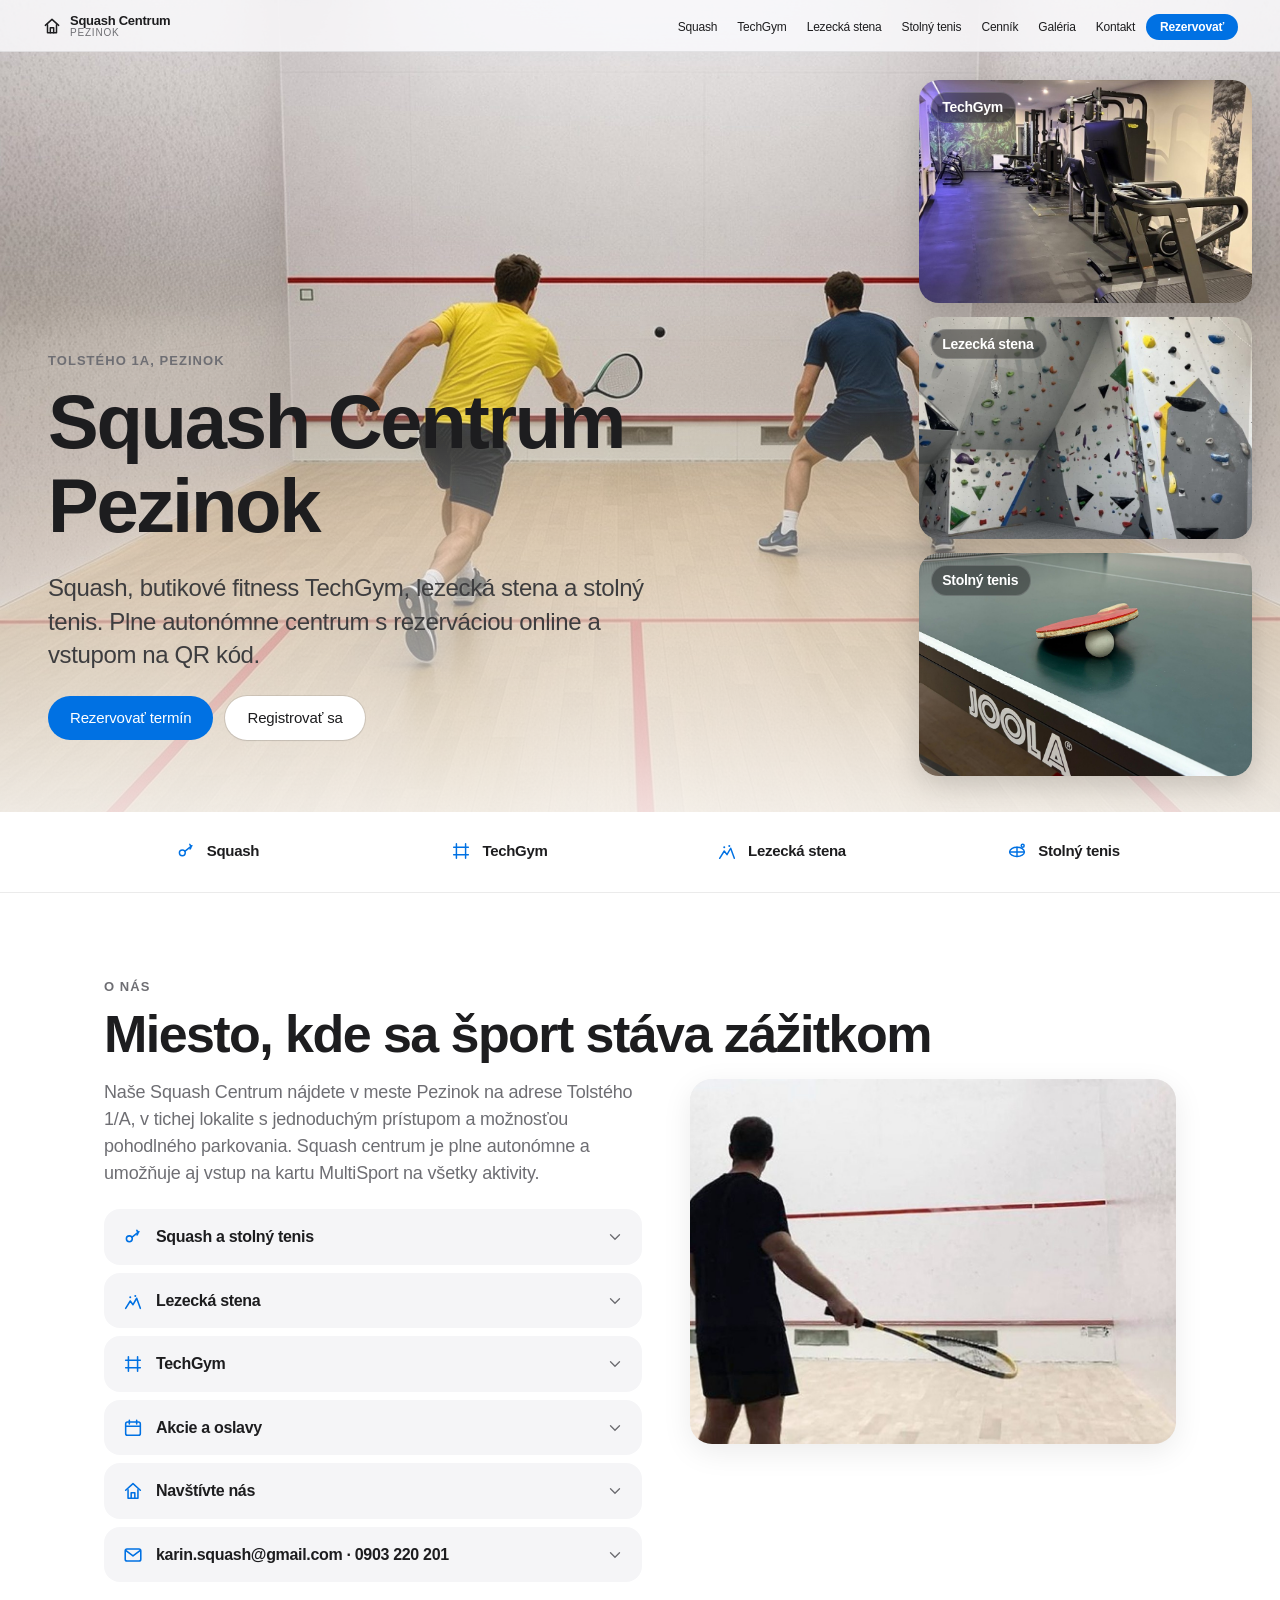
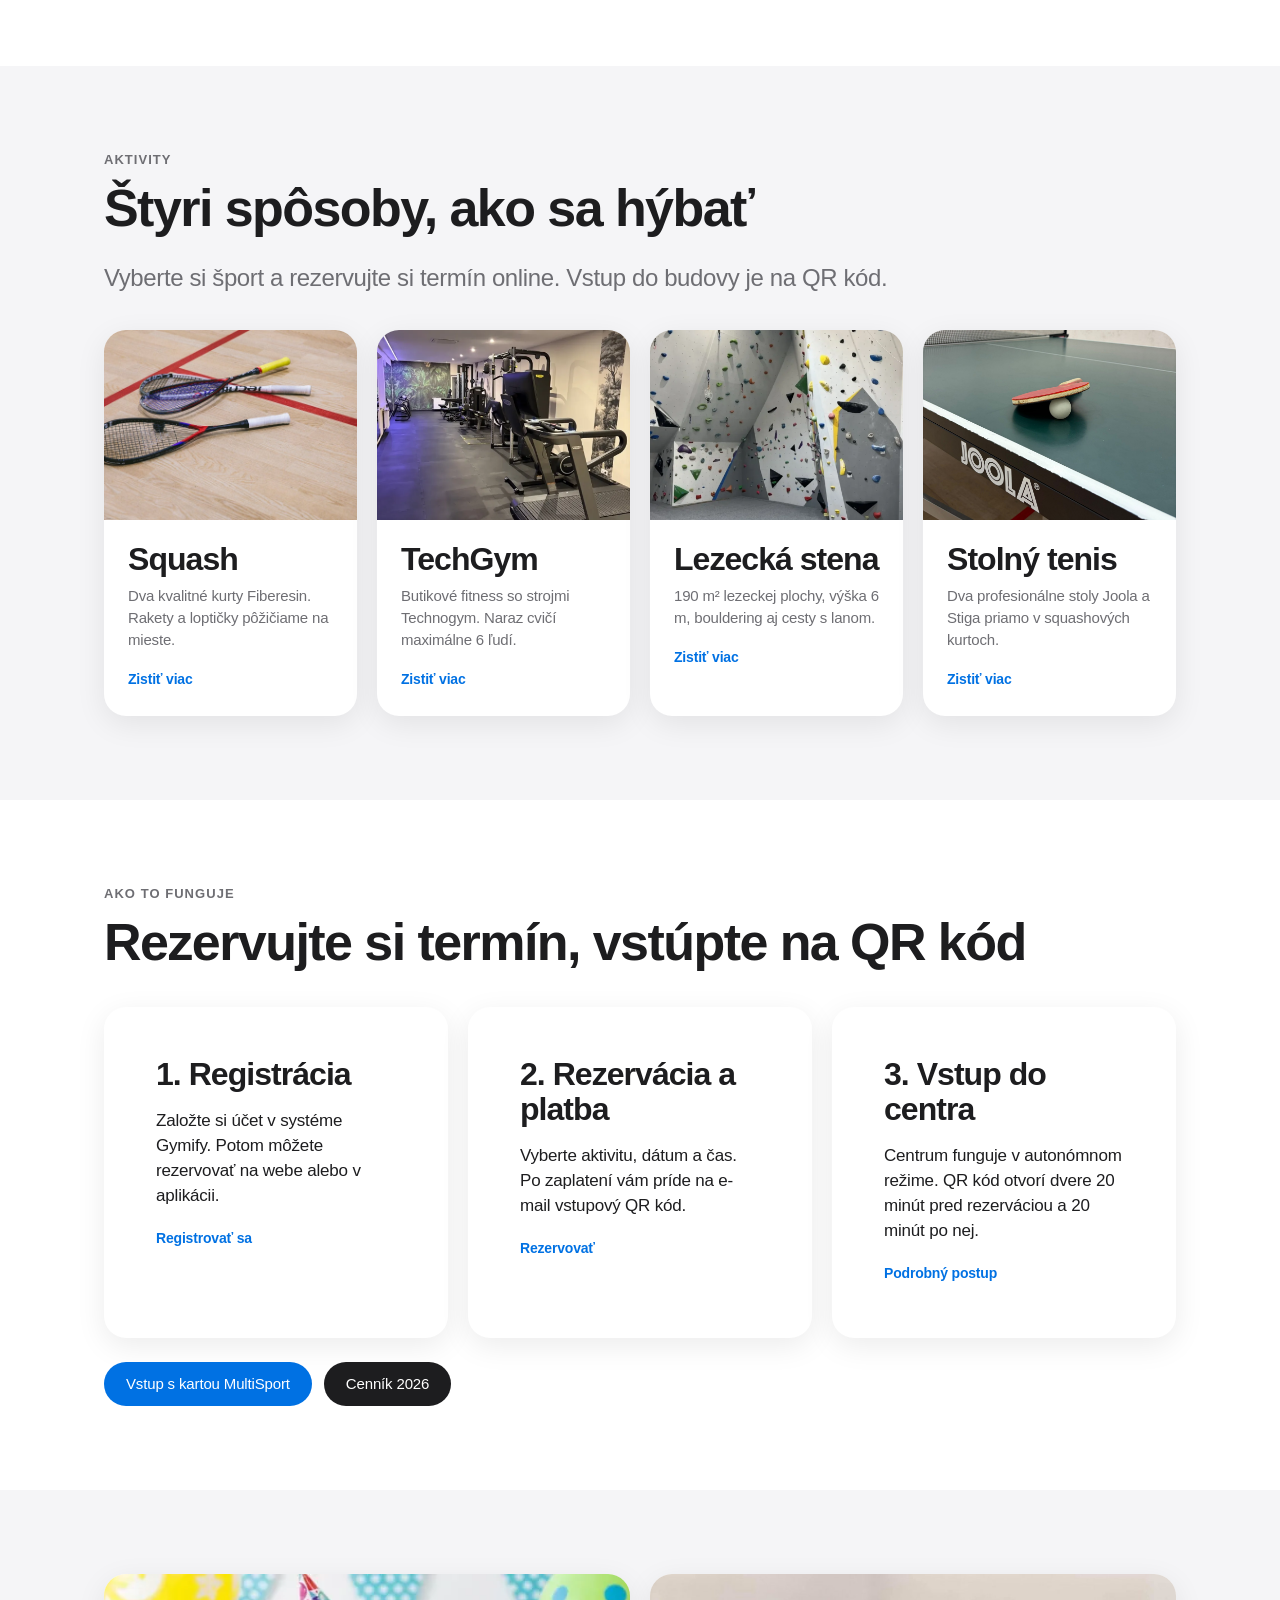
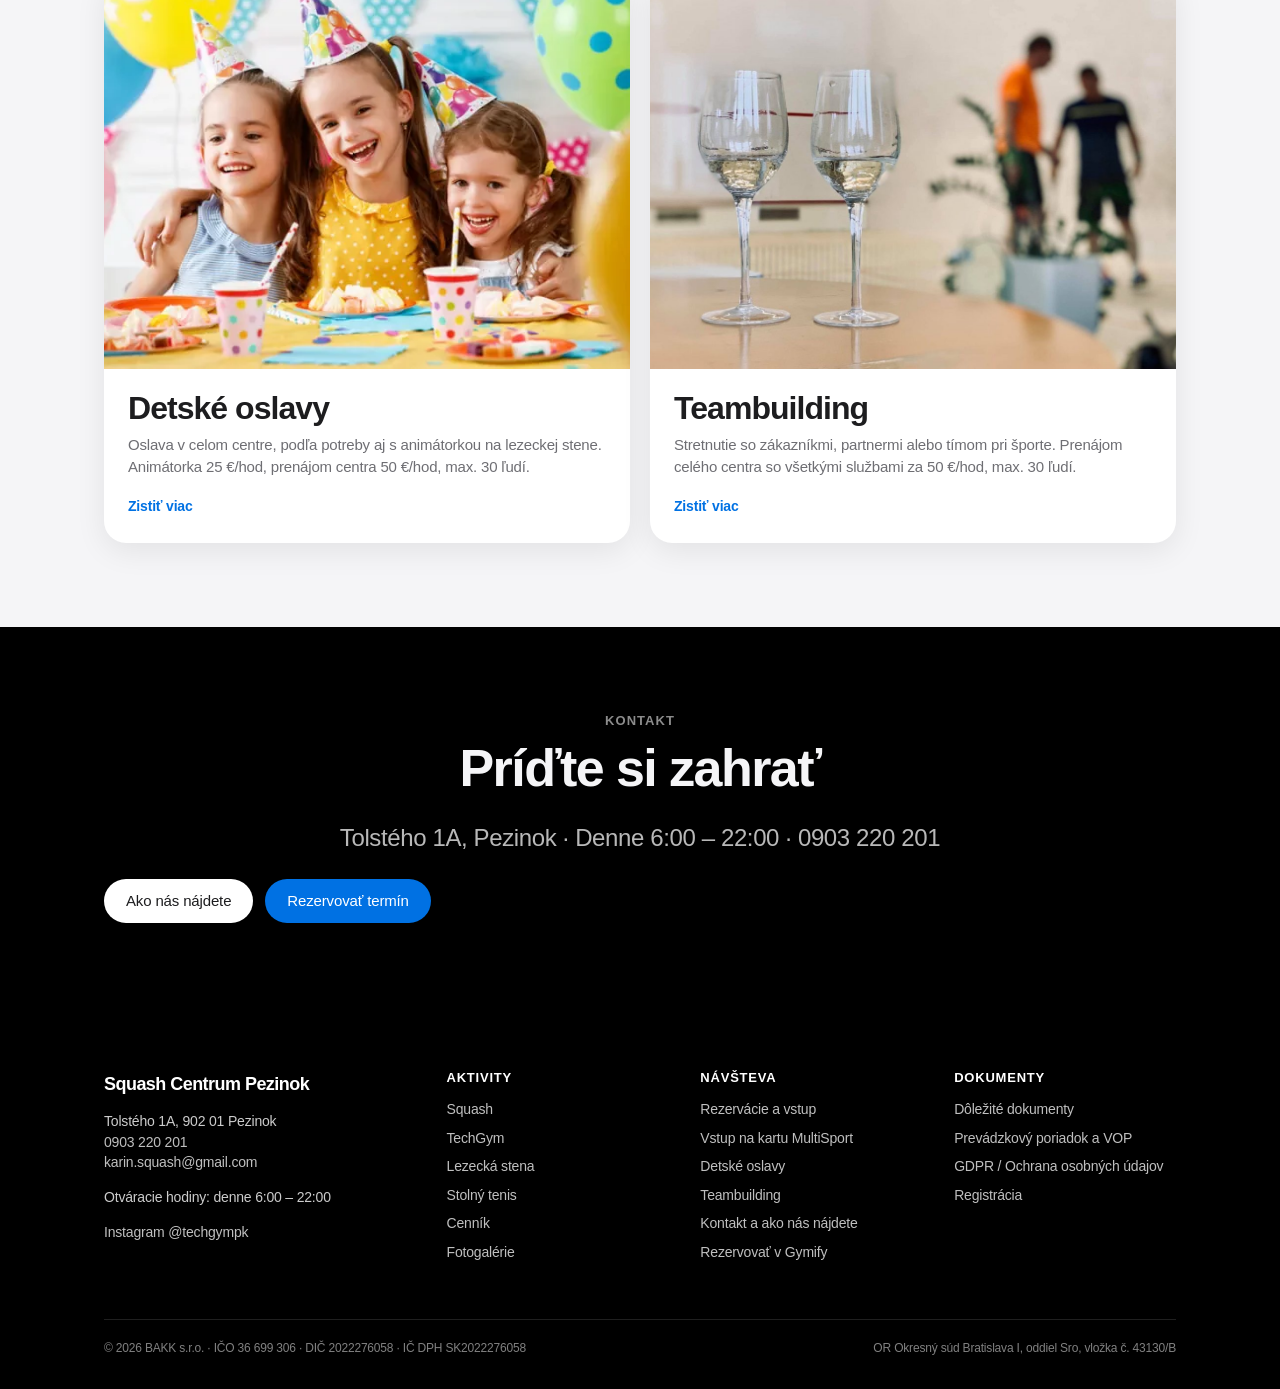
==== commit 5001719f: "Add schema.org JSON-LD, sitemap lastmod, and remove Facebook links. Structured data covers the homep" ====
--- a/index.html
+++ b/index.html
@@ -24,6 +24,63 @@
   <meta name="twitter:description" content="Squash, TechGym, lezecká stena a stolný tenis v Pezinku. Rezervujte si termín online, vstup je na QR kód. Tolstého 1A.">
   <meta name="twitter:image" content="https://squashpk.sk/images/og.jpg">
   <link rel="stylesheet" href="/css/style.css">
+  <script type="application/ld+json">
+  {
+    "@context": "https://schema.org",
+    "@type": [
+      "SportsActivityLocation",
+      "LocalBusiness"
+    ],
+    "@id": "https://squashpk.sk/#business",
+    "name": "Squash Centrum Pezinok",
+    "alternateName": [
+      "Squash Centrum / Techgym",
+      "TechGym Pezinok"
+    ],
+    "url": "https://squashpk.sk/",
+    "image": "https://squashpk.sk/images/og.jpg",
+    "telephone": "+421903220201",
+    "email": "karin.squash@gmail.com",
+    "priceRange": "6–16 €",
+    "description": "Squash, TechGym, lezecká stena a stolný tenis v Pezinku. Rezervujte si termín online, vstup je na QR kód. Tolstého 1A.",
+    "address": {
+      "@type": "PostalAddress",
+      "streetAddress": "Tolstého 1A",
+      "postalCode": "902 01",
+      "addressLocality": "Pezinok",
+      "addressCountry": "SK"
+    },
+    "geo": {
+      "@type": "GeoCoordinates",
+      "latitude": 48.2864866,
+      "longitude": 17.2572162
+    },
+    "openingHoursSpecification": {
+      "@type": "OpeningHoursSpecification",
+      "dayOfWeek": [
+        "Monday",
+        "Tuesday",
+        "Wednesday",
+        "Thursday",
+        "Friday",
+        "Saturday",
+        "Sunday"
+      ],
+      "opens": "06:00",
+      "closes": "22:00"
+    },
+    "sameAs": [
+      "https://www.instagram.com/techgympk/"
+    ],
+    "potentialAction": {
+      "@type": "ReserveAction",
+      "target": {
+        "@type": "EntryPoint",
+        "url": "https://gymify.sk/gym/squash-centrum/booking?hideDefaultHeader=0&preferredType=0"
+      }
+    }
+  }
+  </script>
 </head>
 <body>
 <a class="skip-link" href="#obsah">Preskočiť na obsah</a>
@@ -342,8 +399,7 @@
         <a href="mailto:karin.squash@gmail.com">karin.squash@gmail.com</a></p>
         <p>Otváracie hodiny: denne 6:00 – 22:00</p>
         <p>
-          <a href="https://www.instagram.com/techgympk/" rel="noopener" target="_blank">Instagram @techgympk</a><br>
-          <a href="https://www.facebook.com/profile.php?id=100054281301582" rel="noopener" target="_blank">Facebook</a>
+          <a href="https://www.instagram.com/techgympk/" rel="noopener" target="_blank">Instagram @techgympk</a>
         </p>
       </div>
       <div>
